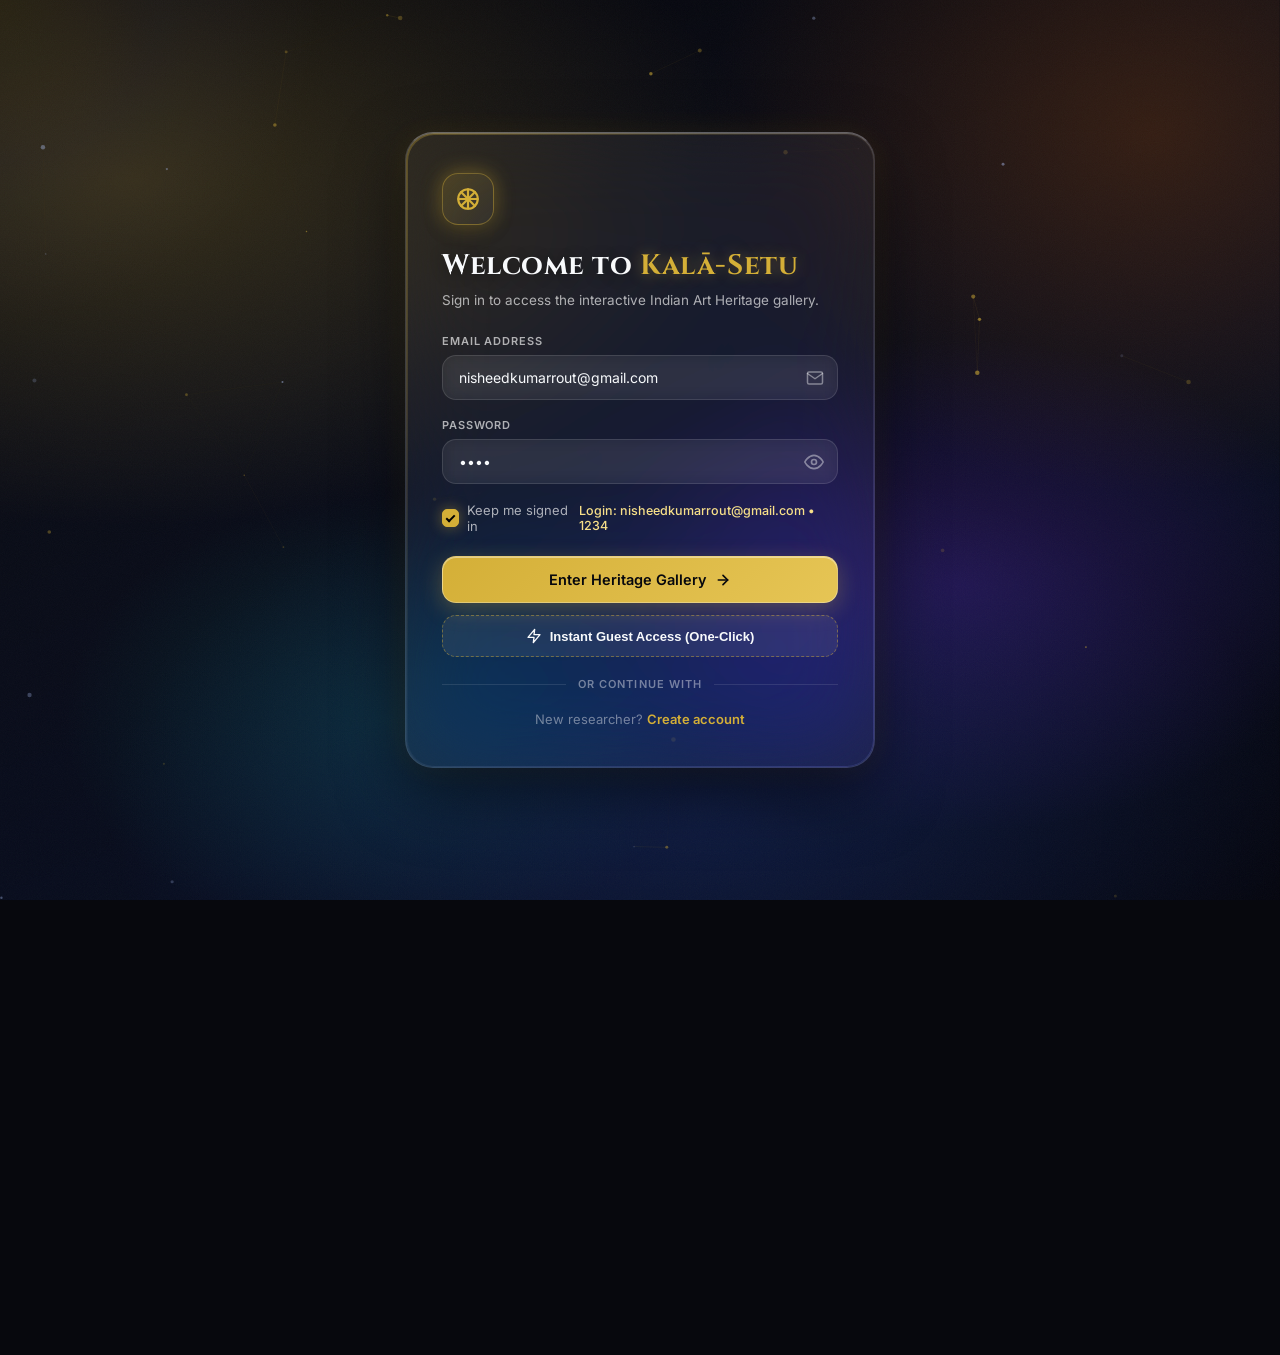
==== index.html @ 43df0da3 "feat: complete interactive Indian Art Heritage portal with 14 canonical artifacts, Liquid Glass auth" ====
<!DOCTYPE html>
<html lang="en">
<head>
    <meta charset="UTF-8">
    <meta name="viewport" content="width=device-width, initial-scale=1.0">
    <title>BHĀRATA KALĀ - Indian Art Heritage Portal</title>
    
    <!-- Google Fonts: Cinzel (Regal Classical) & Inter (Modern UI) -->
    <link rel="preconnect" href="https://fonts.googleapis.com">
    <link rel="preconnect" href="https://fonts.gstatic.com" crossorigin>
    <link href="https://fonts.googleapis.com/css2?family=Cinzel:wght@500;600;700;800;900&family=Inter:wght@300;400;500;600;700&display=swap" rel="stylesheet">
    
    <!-- Leaflet CSS for Activity 2 Map -->
    <link rel="stylesheet" href="https://unpkg.com/leaflet@1.9.4/dist/leaflet.css" crossorigin=""/>
    
    <!-- Custom Unified Stylesheet -->
    <link rel="stylesheet" href="style.css">
</head>
<body>

    <!-- Ambient Visual Effects -->
    <div class="bg-mesh"></div>
    <div class="noise"></div>
    <canvas id="particleCanvas"></canvas>
    <div class="mouse-glow" id="mouseGlow"></div>

    <!-- ====================================================================
         STATE 1: LIQUID GLASS AUTHENTICATION
         ==================================================================== -->
    <main id="authScreen">
        <div class="glass-card" id="glassCard">
            <!-- Heritage Insignia Badge -->
            <div class="star-badge" title="Bhārata Kalā Heritage">
                <svg viewBox="0 0 24 24" fill="none" stroke="currentColor" stroke-width="2" stroke-linecap="round" stroke-linejoin="round">
                    <circle cx="12" cy="12" r="9"></circle>
                    <path d="M12 3v18"></path>
                    <path d="M3 12h18"></path>
                    <path d="m5.6 5.6 12.8 12.8"></path>
                    <path d="m18.4 5.6-12.8 12.8"></path>
                </svg>
            </div>

            <div class="view-container">
                <!-- SIGN IN VIEW -->
                <div class="view view-active" id="loginView">
                    <h1 class="glass-title stagger-in">Welcome to <span class="gold-accent">Kalā-Setu</span></h1>
                    <p class="glass-subtitle stagger-in">Sign in to access the interactive Indian Art Heritage gallery.</p>

                    <!-- Auth Error Notice -->
                    <div id="authError" class="auth-error-notice" style="display:none;" role="alert"></div>

                    <div class="form-group stagger-in">
                        <label class="form-label" for="loginEmail">Email Address</label>
                        <div class="input-wrap">
                            <input type="email" class="form-input" placeholder="nisheedkumarrout@gmail.com" id="loginEmail" autocomplete="email" value="nisheedkumarrout@gmail.com">
                            <svg class="input-icon" viewBox="0 0 24 24" fill="none" stroke="currentColor" stroke-width="2" stroke-linecap="round" stroke-linejoin="round"><path d="M4 4h16c1.1 0 2 .9 2 2v12c0 1.1-.9 2-2 2H4c-1.1 0-2-.9-2-2V6c0-1.1.9-2 2-2z"></path><polyline points="22,6 12,13 2,6"></polyline></svg>
                        </div>
                    </div>

                    <div class="form-group stagger-in">
                        <label class="form-label" for="loginPassword">Password</label>
                        <div class="input-wrap">
                            <input type="password" class="form-input" placeholder="1234" id="loginPassword" autocomplete="current-password" value="1234">
                            <button type="button" class="pw-toggle" data-target="loginPassword" aria-label="Toggle password visibility">
                                <svg viewBox="0 0 24 24" fill="none" stroke="currentColor" stroke-width="2" stroke-linecap="round" stroke-linejoin="round" class="eye-icon"><path d="M1 12s4-8 11-8 11 8 11 8-4 8-11 8-11-8-11-8z"></path><circle cx="12" cy="12" r="3"></circle></svg>
                                <svg viewBox="0 0 24 24" fill="none" stroke="currentColor" stroke-width="2" stroke-linecap="round" stroke-linejoin="round" class="eye-off-icon" style="display:none"><path d="M17.94 17.94A10.07 10.07 0 0 1 12 20c-7 0-11-8-11-8a18.45 18.45 0 0 1 5.06-5.94M9.9 4.24A9.12 9.12 0 0 1 12 4c7 0 11 8 11 8a18.5 18.5 0 0 1-2.16 3.19m-6.72-1.07a3 3 0 1 1-4.24-4.24"></path><line x1="1" y1="1" x2="23" y2="23"></line></svg>
                            </button>
                        </div>
                    </div>

                    <div class="form-row stagger-in">
                        <label class="checkbox-wrap">
                            <input type="checkbox" checked id="keepSignedIn">
                            <span class="checkbox-box"></span>
                            <span class="checkbox-text">Keep me signed in</span>
                        </label>
                        <span class="forgot-link" id="demoHint">Login: nisheedkumarrout@gmail.com &bull; 1234</span>
                    </div>

                    <button class="btn-primary stagger-in" id="signInBtn">
                        <span>Enter Heritage Gallery</span>
                        <svg viewBox="0 0 24 24" fill="none" stroke="currentColor" stroke-width="2.5" stroke-linecap="round" stroke-linejoin="round">
                            <line x1="5" y1="12" x2="19" y2="12"></line>
                            <polyline points="12 5 19 12 12 19"></polyline>
                        </svg>
                    </button>

                    <button class="btn-demo stagger-in" id="instantGuestBtn" title="Instant Access without typing">
                        <svg viewBox="0 0 24 24" width="16" height="16" fill="none" stroke="currentColor" stroke-width="2" stroke-linecap="round" stroke-linejoin="round">
                            <polygon points="13 2 3 14 12 14 11 22 21 10 12 10 13 2"></polygon>
                        </svg>
                        <span>Instant Guest Access (One-Click)</span>
                    </button>

                    <div class="divider stagger-in">or continue with</div>

                    <p class="footer-text stagger-in">New researcher? <a id="toSignup">Create account</a></p>
                </div>

                <!-- SIGN UP VIEW -->
                <div class="view view-hidden" id="signupView">
                    <h1 class="glass-title stagger-in">Join <span class="gold-accent">Kalā-Setu</span></h1>
                    <p class="glass-subtitle stagger-in">Register to discover centuries of classical Indian art.</p>

                    <div class="form-group stagger-in">
                        <label class="form-label" for="signupName">Full Name</label>
                        <div class="input-wrap">
                            <input type="text" class="form-input" placeholder="Nisheed Kumar" id="signupName" autocomplete="name">
                            <svg class="input-icon" viewBox="0 0 24 24" fill="none" stroke="currentColor" stroke-width="2" stroke-linecap="round" stroke-linejoin="round"><path d="M20 21v-2a4 4 0 0 0-4-4H8a4 4 0 0 0-4 4v2"></path><circle cx="12" cy="7" r="4"></circle></svg>
                        </div>
                    </div>

                    <div class="form-group stagger-in">
                        <label class="form-label" for="signupEmail">Email Address</label>
                        <div class="input-wrap">
                            <input type="email" class="form-input" placeholder="student@srm.edu.in" id="signupEmail" autocomplete="email">
                            <svg class="input-icon" viewBox="0 0 24 24" fill="none" stroke="currentColor" stroke-width="2" stroke-linecap="round" stroke-linejoin="round"><path d="M4 4h16c1.1 0 2 .9 2 2v12c0 1.1-.9 2-2 2H4c-1.1 0-2-.9-2-2V6c0-1.1.9-2 2-2z"></path><polyline points="22,6 12,13 2,6"></polyline></svg>
                        </div>
                    </div>

                    <div class="form-group stagger-in">
                        <label class="form-label" for="signupPassword">Create Password</label>
                        <div class="input-wrap">
                            <input type="password" class="form-input" placeholder="At least 6 characters" id="signupPassword" autocomplete="new-password">
                            <button type="button" class="pw-toggle" data-target="signupPassword" aria-label="Toggle password visibility">
                                <svg viewBox="0 0 24 24" fill="none" stroke="currentColor" stroke-width="2" stroke-linecap="round" stroke-linejoin="round" class="eye-icon"><path d="M1 12s4-8 11-8 11 8 11 8-4 8-11 8-11-8-11-8z"></path><circle cx="12" cy="12" r="3"></circle></svg>
                                <svg viewBox="0 0 24 24" fill="none" stroke="currentColor" stroke-width="2" stroke-linecap="round" stroke-linejoin="round" class="eye-off-icon" style="display:none"><path d="M17.94 17.94A10.07 10.07 0 0 1 12 20c-7 0-11-8-11-8a18.45 18.45 0 0 1 5.06-5.94M9.9 4.24A9.12 9.12 0 0 1 12 4c7 0 11 8 11 8a18.5 18.5 0 0 1-2.16 3.19m-6.72-1.07a3 3 0 1 1-4.24-4.24"></path><line x1="1" y1="1" x2="23" y2="23"></line></svg>
                            </button>
                        </div>
                        <div class="pw-strength" id="pwStrength"><div class="pw-strength-bar" id="pwStrengthBar"></div></div>
                    </div>

                    <button class="btn-primary stagger-in" id="signUpBtn">
                        <span>Register & Enter</span>
                        <svg viewBox="0 0 24 24" fill="none" stroke="currentColor" stroke-width="2.5" stroke-linecap="round" stroke-linejoin="round">
                            <line x1="5" y1="12" x2="19" y2="12"></line>
                            <polyline points="12 5 19 12 12 19"></polyline>
                        </svg>
                    </button>

                    <p class="footer-text stagger-in">Already have an account? <a id="toLogin">Sign in</a></p>
                </div>
            </div>
        </div>
    </main>

    <!-- ====================================================================
         STATE 2: LOGGED-IN INDIAN ART HERITAGE PORTAL
         ==================================================================== -->
    <div id="appPortal">
        <!-- Top Navigation Bar -->
        <header class="glass-nav">
            <div class="nav-brand" id="brandHomeBtn">
                <div class="brand-icon">
                    <svg viewBox="0 0 24 24" fill="none" stroke="currentColor" stroke-width="2" stroke-linecap="round" stroke-linejoin="round">
                        <circle cx="12" cy="12" r="9"></circle>
                        <path d="M12 3v18"></path>
                        <path d="M3 12h18"></path>
                        <path d="m5.6 5.6 12.8 12.8"></path>
                        <path d="m18.4 5.6-12.8 12.8"></path>
                    </svg>
                </div>
                <div>
                    <h1 class="brand-title">BHĀRATA KALĀ</h1>
                    <div class="brand-subtitle">Indian Art Heritage Portal &bull; 14 Masterworks</div>
                </div>
            </div>

            <!-- Navigation Tabs -->
            <nav class="nav-tabs" aria-label="Portal Navigation">
                <button class="nav-tab-btn active" data-tab="tab-home" id="tabBtnHome">
                    <svg viewBox="0 0 24 24" fill="none" stroke="currentColor" stroke-width="2" stroke-linecap="round" stroke-linejoin="round"><path d="m3 9 9-7 9 7v11a2 2 0 0 1-2 2H5a2 2 0 0 1-2-2z"></path><polyline points="9 22 9 12 15 12 15 22"></polyline></svg>
                    <span>Overview & Team</span>
                </button>
                <button class="nav-tab-btn" data-tab="tab-timeline" id="tabBtnTimeline">
                    <svg viewBox="0 0 24 24" fill="none" stroke="currentColor" stroke-width="2" stroke-linecap="round" stroke-linejoin="round"><circle cx="12" cy="12" r="10"></circle><polyline points="12 6 12 12 16 14"></polyline></svg>
                    <span>Activity 1: Art Timeline (14)</span>
                </button>
                <button class="nav-tab-btn" data-tab="tab-map" id="tabBtnMap">
                    <svg viewBox="0 0 24 24" fill="none" stroke="currentColor" stroke-width="2" stroke-linecap="round" stroke-linejoin="round"><polygon points="1 6 1 22 8 18 16 22 23 18 23 2 16 6 8 2 1 6"></polygon><line x1="8" y1="2" x2="8" y2="18"></line><line x1="16" y1="6" x2="16" y2="22"></line></svg>
                    <span>Activity 2: Geographic Map (14)</span>
                </button>
            </nav>

            <!-- User Info & Logout -->
            <div class="nav-actions">
                <div class="user-badge">
                    <div class="user-avatar" id="avatarInitial">N</div>
                    <span class="user-name" id="userNameDisplay">Nisheed Kumar Rout</span>
                </div>
                <button class="btn-logout" id="logoutBtn" title="Sign out of portal">
                    <svg viewBox="0 0 24 24" width="16" height="16" fill="none" stroke="currentColor" stroke-width="2" stroke-linecap="round" stroke-linejoin="round">
                        <path d="M9 21H5a2 2 0 0 1-2-2V5a2 2 0 0 1 2-2h4"></path>
                        <polyline points="16 17 21 12 16 7"></polyline>
                        <line x1="21" y1="12" x2="9" y2="12"></line>
                    </svg>
                    <span>Sign Out</span>
                </button>
            </div>
        </header>

        <!-- ================================================================
             VIEW 1: LANDING PAGE & "MADE BY" TEAM SHOWCASE
             ================================================================ -->
        <section class="tab-content active" id="tab-home">
            <div class="hero-section">
                <div class="hero-pill">
                    <svg viewBox="0 0 24 24" width="14" height="14" fill="none" stroke="currentColor" stroke-width="2"><circle cx="12" cy="12" r="10"></circle><polygon points="12 8 8 12 12 16 16 12 12 8"></polygon></svg>
                    Expanded Gallery &bull; 14 Historical Masterpieces
                </div>
                <h2 class="hero-title">Chronicles of Indian Art</h2>
                <p class="hero-description">
                    Welcome to the comprehensive digital museum celebrating 4,500 years of artistic genius across India — from prehistoric Harappan metallurgy and Mauryan polished sandstone to Gupta frescoes, Pallava coastal reliefs, Ellora monoliths, Chola bronzes, Khajuraho nagara temples, Konark stone chariots, Vijayanagara architecture, Thanjavur gold foil icons, and Mughal & Rajput court miniatures.
                </p>

                <!-- Direct Activity Launchers -->
                <div class="launch-grid">
                    <div class="launch-card" id="launchActivity1">
                        <div>
                            <span class="launch-badge">Activity 1 &bull; 14 Artworks</span>
                            <h3>Historical Art Timeline</h3>
                            <p>Explore an interactive chronological journey across 5 seminal artistic epochs (2500 BCE to 18th C. CE) with high-definition replicas, material insights, and historical context.</p>
                        </div>
                        <div class="launch-action">
                            <span>Explore Timeline (14 Items)</span>
                            <svg viewBox="0 0 24 24" fill="none" stroke="currentColor" stroke-width="2.5"><line x1="5" y1="12" x2="19" y2="12"></line><polyline points="12 5 19 12 12 19"></polyline></svg>
                        </div>
                    </div>

                    <div class="launch-card" id="launchActivity2">
                        <div>
                            <span class="launch-badge">Activity 2 &bull; 14 Locations</span>
                            <h3>Geographic Origin Map</h3>
                            <p>Navigate a geospatial dark canvas map of India pinpointing 14 masterwork origins from Mohenjo-Daro, Sarnath, and Sanchi to Ajanta, Ellora, Konark, Thanjavur, and Kishangarh.</p>
                        </div>
                        <div class="launch-action">
                            <span>Launch Geographic Map</span>
                            <svg viewBox="0 0 24 24" fill="none" stroke="currentColor" stroke-width="2.5"><line x1="5" y1="12" x2="19" y2="12"></line><polyline points="12 5 19 12 12 19"></polyline></svg>
                        </div>
                    </div>
                </div>
            </div>

            <!-- Project Contributors / Made By Section -->
            <section class="team-section">
                <div class="section-header">
                    <h2>Project Developed By</h2>
                    <p>Academic contributors behind the design, curation, and implementation of this portal</p>
                </div>

                <div class="team-grid">
                    <!-- Contributor 1 -->
                    <div class="team-card">
                        <div class="team-avatar">
                            <svg viewBox="0 0 24 24" fill="none" stroke="currentColor" stroke-width="2"><path d="M20 21v-2a4 4 0 0 0-4-4H8a4 4 0 0 0-4 4v2"></path><circle cx="12" cy="7" r="4"></circle></svg>
                        </div>
                        <div class="team-info">
                            <h4>Nisheed Kumar Rout</h4>
                            <span class="team-reg">RA2411003011822</span>
                        </div>
                    </div>

                    <!-- Contributor 2 -->
                    <div class="team-card">
                        <div class="team-avatar">
                            <svg viewBox="0 0 24 24" fill="none" stroke="currentColor" stroke-width="2"><path d="M20 21v-2a4 4 0 0 0-4-4H8a4 4 0 0 0-4 4v2"></path><circle cx="12" cy="7" r="4"></circle></svg>
                        </div>
                        <div class="team-info">
                            <h4>Rudra Prakash Swain</h4>
                            <span class="team-reg">RA2411003011778</span>
                        </div>
                    </div>

                    <!-- Contributor 3 -->
                    <div class="team-card">
                        <div class="team-avatar">
                            <svg viewBox="0 0 24 24" fill="none" stroke="currentColor" stroke-width="2"><path d="M20 21v-2a4 4 0 0 0-4-4H8a4 4 0 0 0-4 4v2"></path><circle cx="12" cy="7" r="4"></circle></svg>
                        </div>
                        <div class="team-info">
                            <h4>Abhinav Singh</h4>
                            <span class="team-reg">RA2411003011820</span>
                        </div>
                    </div>

                    <!-- Contributor 4 -->
                    <div class="team-card">
                        <div class="team-avatar">
                            <svg viewBox="0 0 24 24" fill="none" stroke="currentColor" stroke-width="2"><path d="M20 21v-2a4 4 0 0 0-4-4H8a4 4 0 0 0-4 4v2"></path><circle cx="12" cy="7" r="4"></circle></svg>
                        </div>
                        <div class="team-info">
                            <h4>Krishan Kumar</h4>
                            <span class="team-reg">RA2411003011812</span>
                        </div>
                    </div>

                    <!-- Contributor 5 -->
                    <div class="team-card">
                        <div class="team-avatar">
                            <svg viewBox="0 0 24 24" fill="none" stroke="currentColor" stroke-width="2"><path d="M20 21v-2a4 4 0 0 0-4-4H8a4 4 0 0 0-4 4v2"></path><circle cx="12" cy="7" r="4"></circle></svg>
                        </div>
                        <div class="team-info">
                            <h4>Samanth</h4>
                            <span class="team-reg">RA2411003011790</span>
                        </div>
                    </div>
                </div>
            </section>

            <footer class="app-footer">
                <p>BHĀRATA KALĀ &bull; Academic Project Submission &bull; Designed with <strong>Liquid Glass Aesthetics</strong></p>
            </footer>
        </section>

        <!-- ================================================================
             VIEW 2: ACTIVITY 1 - INDIAN ART HISTORY TIMELINE
             ================================================================ -->
        <section class="tab-content" id="tab-timeline">
            <div class="timeline-header">
                <h2>Timeline of Indian Art</h2>
                <p>Chronological gallery of 14 monumental artifacts across four millennia</p>
            </div>

            <!-- Era Filter Pills -->
            <div class="filter-bar" id="timelineFilterBar">
                <button class="filter-btn active" data-filter="all">All Masterworks (14)</button>
                <button class="filter-btn" data-filter="ancient">Indus Valley (2500 BCE)</button>
                <button class="filter-btn" data-filter="mauryan">Mauryan & Early Buddhist (3rd–1st C. BCE)</button>
                <button class="filter-btn" data-filter="classical">Classical Golden Age (5th–8th C. CE)</button>
                <button class="filter-btn" data-filter="medieval">Medieval Temple Marvels (10th–13th C. CE)</button>
                <button class="filter-btn" data-filter="imperial">Imperial & Court Art (15th–18th C. CE)</button>
            </div>

            <!-- Vertical Timeline Container -->
            <div class="timeline-container" id="timelineList">
                <!-- Dynamically populated by app.js -->
            </div>

            <footer class="app-footer">
                <p>Activity 1 &bull; Indian Art History Timeline &bull; Click any artifact card to inspect replica details</p>
            </footer>
        </section>

        <!-- ================================================================
             VIEW 3: ACTIVITY 2 - GEOGRAPHIC ART MAP (LEAFLET)
             ================================================================ -->
        <section class="tab-content" id="tab-map">
            <div class="map-view-container">
                <!-- Overlay title -->
                <div class="map-header-overlay">
                    <h2>Indian Art Map</h2>
                    <p>Geographic origins of 14 historical masterpieces across the Indian subcontinent</p>
                </div>

                <!-- Quick Location Fly-to Pills -->
                <div class="map-pills-bar" id="mapQuickPills">
                    <button class="map-pill-btn active" data-place="all">Reset View</button>
                    <button class="map-pill-btn" data-place="indus">Mohenjo-Daro</button>
                    <button class="map-pill-btn" data-place="yakshi">Patna</button>
                    <button class="map-pill-btn" data-place="maurya">Sarnath</button>
                    <button class="map-pill-btn" data-place="sanchi">Sanchi</button>
                    <button class="map-pill-btn" data-place="ajanta">Ajanta</button>
                    <button class="map-pill-btn" data-place="mahabalipuram">Mamallapuram</button>
                    <button class="map-pill-btn" data-place="ellora">Ellora</button>
                    <button class="map-pill-btn" data-place="khajuraho">Khajuraho</button>
                    <button class="map-pill-btn" data-place="chola">Thanjavur</button>
                    <button class="map-pill-btn" data-place="konark">Konark</button>
                    <button class="map-pill-btn" data-place="hampi">Hampi</button>
                    <button class="map-pill-btn" data-place="mughal">Agra</button>
                    <button class="map-pill-btn" data-place="bani-thani">Kishangarh</button>
                </div>

                <!-- The Leaflet Map Canvas -->
                <div id="map"></div>

                <!-- Sliding Glass Sidebar Inspector -->
                <aside id="mapSidebar" class="map-sidebar hidden" aria-label="Artifact Information">
                    <button id="closeMapSidebar" class="close-sidebar-btn" aria-label="Close sidebar">&times;</button>
                    <div class="map-sidebar-content">
                        <!-- Sidebar Navigation Controls -->
                        <div class="gallery-nav-bar">
                            <button class="gallery-nav-btn" id="sidebarPrevBtn" title="Previous Artifact">&larr; Prev</button>
                            <span class="gallery-counter" id="sidebarCounter">1 / 14</span>
                            <button class="gallery-nav-btn" id="sidebarNextBtn" title="Next Artifact">Next &rarr;</button>
                        </div>

                        <img id="mapArtImg" src="" alt="Artwork">
                        <h3 id="mapArtTitle">Title</h3>
                        <div id="mapArtPlace">Location</div>
                        <div id="mapArtDate">Date</div>
                        <div id="mapArtPeriod">Period</div>
                        <div id="mapArtMedium" class="artifact-medium-tag">Medium</div>
                        <div class="sidebar-divider"></div>
                        <div id="mapArtDesc">Description</div>
                        <button class="btn-bridge" id="sidebarToTimelineBtn">
                            <svg viewBox="0 0 24 24" width="16" height="16" fill="none" stroke="currentColor" stroke-width="2"><circle cx="12" cy="12" r="10"></circle><polyline points="12 6 12 12 16 14"></polyline></svg>
                            <span>Inspect in Art Timeline</span>
                        </button>
                    </div>
                </aside>
            </div>
        </section>
    </div>

    <!-- ====================================================================
         TIMELINE ARTIFACT INSPECT MODAL
         ==================================================================== -->
    <div id="artifactModal" class="modal" role="dialog" aria-modal="true" aria-labelledby="modalTitle">
        <div class="modal-content">
            <div class="modal-header">
                <div>
                    <h2 id="modalTitle">Artifact Details</h2>
                    <span class="modal-subtitle" id="modalPeriodSubtitle">Period &bull; Location</span>
                </div>
                <div class="modal-header-actions">
                    <button class="gallery-nav-btn" id="modalPrevBtn" title="Previous Masterpiece">&larr;</button>
                    <span class="gallery-counter" id="modalCounter">1 / 14</span>
                    <button class="gallery-nav-btn" id="modalNextBtn" title="Next Masterpiece">&rarr;</button>
                    <button class="close-modal" id="closeModalBtn" aria-label="Close modal">&times;</button>
                </div>
            </div>
            <div class="modal-body">
                <div class="artifact-image-box">
                    <img id="modalImage" class="artifact-img" src="" alt="Artifact Replica">
                </div>
                <div class="modal-info-box">
                    <div id="modalDescription"></div>
                    <button class="btn-bridge" id="modalToMapBtn">
                        <svg viewBox="0 0 24 24" width="16" height="16" fill="none" stroke="currentColor" stroke-width="2"><polygon points="1 6 1 22 8 18 16 22 23 18 23 2 16 6 8 2 1 6"></polygon></svg>
                        <span>Locate on Geographic Map</span>
                    </button>
                </div>
            </div>
        </div>
    </div>

    <!-- Leaflet JS Library -->
    <script src="https://unpkg.com/leaflet@1.9.4/dist/leaflet.js" crossorigin=""></script>
    
    <!-- Application Logic -->
    <script src="app.js"></script>
</body>
</html>
---- style.css ----
/* ==========================================================================
   BHĀRATA KALĀ - INDIAN ART HERITAGE PORTAL
   Design System & Styling
   ========================================================================== */

/* ── Reset & Global Variables ── */
*, *::before, *::after {
    margin: 0;
    padding: 0;
    box-sizing: border-box;
}

:root {
    /* Royal Indian Art Palette */
    --gold: #d4af37;
    --gold-light: #f7e089;
    --gold-hover: #f1cf5b;
    --gold-glow: rgba(212, 175, 55, 0.45);
    --gold-subtle: rgba(212, 175, 55, 0.15);
    
    /* Cosmic Dark & Glass Surfaces */
    --bg-dark: #07080d;
    --bg-card: rgba(18, 21, 28, 0.65);
    --glass-bg: rgba(255, 255, 255, 0.05);
    --glass-bg-hover: rgba(255, 255, 255, 0.09);
    --glass-border: rgba(255, 255, 255, 0.12);
    --glass-border-strong: rgba(212, 175, 55, 0.4);
    --glass-panel: rgba(14, 17, 23, 0.92);
    
    /* Typography Colors */
    --text: #f8fafc;
    --text-main: #e2e8f0;
    --text-dim: rgba(255, 255, 255, 0.65);
    --text-dimmer: rgba(255, 255, 255, 0.42);
    --input-bg: rgba(255, 255, 255, 0.05);
    
    /* Feedback */
    --error: #f87171;
    --success: #34d399;
    --accent: #6366f1;
    
    /* Animations */
    --easing: cubic-bezier(0.22, 1, 0.36, 1);
    --easing-bounce: cubic-bezier(0.34, 1.56, 0.64, 1);
}

html {
    scroll-behavior: smooth;
}

html, body {
    width: 100%;
    min-height: 100vh;
    font-family: 'Inter', sans-serif;
    background-color: var(--bg-dark);
    color: var(--text-main);
    overflow-x: hidden;
}

h1, h2, h3, h4, .cinzel-font {
    font-family: 'Cinzel', serif;
    letter-spacing: 0.05em;
}

/* ── Dynamic Background Mesh ── */
.bg-mesh {
    position: fixed;
    inset: 0;
    z-index: 0;
    background:
        radial-gradient(ellipse 90% 70% at 10% 20%, rgba(212, 175, 55, 0.22) 0%, transparent 55%),
        radial-gradient(ellipse 70% 80% at 90% 15%, rgba(180, 83, 9, 0.25) 0%, transparent 50%),
        radial-gradient(ellipse 85% 70% at 55% 90%, rgba(30, 58, 138, 0.35) 0%, transparent 55%),
        radial-gradient(ellipse 60% 55% at 75% 65%, rgba(109, 40, 217, 0.25) 0%, transparent 50%),
        radial-gradient(ellipse 50% 50% at 30% 80%, rgba(13, 148, 136, 0.20) 0%, transparent 50%),
        linear-gradient(160deg, #05050a 0%, #0a0c16 35%, #080d1e 70%, #05060f 100%);
    background-position: var(--bg-x, 50%) var(--bg-y, 50%);
    animation: meshShift 22s ease-in-out infinite alternate;
    will-change: transform, filter;
    pointer-events: none;
}

@keyframes meshShift {
    0% { filter: hue-rotate(0deg) saturate(1); transform: scale(1); }
    50% { filter: hue-rotate(15deg) saturate(1.1); transform: scale(1.03) translate(-1%, 1%); }
    100% { filter: hue-rotate(-10deg) saturate(0.95); transform: scale(1); }
}

/* Subtle Film Noise Overlay */
.noise {
    position: fixed;
    inset: 0;
    z-index: 1;
    pointer-events: none;
    opacity: 0.035;
    background-image: url("data:image/svg+xml,%3Csvg viewBox='0 0 256 256' xmlns='http://www.w3.org/2000/svg'%3E%3Cfilter id='n'%3E%3CfeTurbulence type='fractalNoise' baseFrequency='0.85' numOctaves='4' stitchTiles='stitch'/%3E%3C/filter%3E%3Crect width='100%25' height='100%25' filter='url(%23n)'/%3E%3C/svg%3E");
    background-repeat: repeat;
    background-size: 200px 200px;
}

/* Canvas Constellation Particles */
#particleCanvas {
    position: fixed;
    inset: 0;
    z-index: 2;
    pointer-events: none;
}

/* Mouse Glow Aura */
.mouse-glow {
    position: fixed;
    width: 650px;
    height: 650px;
    border-radius: 50%;
    pointer-events: none;
    z-index: 3;
    background: radial-gradient(circle, rgba(212, 175, 55, 0.08) 0%, rgba(99, 102, 241, 0.04) 35%, transparent 70%);
    transform: translate(-50%, -50%);
    transition: opacity 0.3s ease;
    mix-blend-mode: screen;
    will-change: left, top;
}

/* ==========================================================================
   STATE 1: LIQUID GLASS AUTH SCREEN
   ========================================================================== */
#authScreen {
    position: fixed;
    inset: 0;
    z-index: 50;
    display: flex;
    align-items: center;
    justify-content: center;
    padding: 30px 20px;
    overflow-y: auto;
    transition: opacity 0.6s var(--easing), transform 0.6s var(--easing), visibility 0.6s;
}

#authScreen.hidden {
    opacity: 0;
    transform: scale(0.96) translateY(-20px);
    pointer-events: none;
    visibility: hidden;
}

.glass-card {
    position: relative;
    z-index: 10;
    width: 470px;
    max-width: 95vw;
    margin: auto;
    padding: 40px 36px;
    border-radius: 28px;
    background: var(--glass-bg);
    backdrop-filter: blur(48px) saturate(180%);
    -webkit-backdrop-filter: blur(48px) saturate(180%);
    border: 1px solid var(--glass-border);
    border-top: 1px solid rgba(255, 255, 255, 0.3);
    box-shadow:
        0 25px 65px rgba(0, 0, 0, 0.5),
        0 0 0 1px rgba(255, 255, 255, 0.05) inset,
        inset 0 1px 0 rgba(255, 255, 255, 0.2),
        0 0 30px rgba(212, 175, 55, 0.1);
    transform-style: preserve-3d;
    transition: transform 0.15s ease-out, box-shadow 0.4s var(--easing);
}

.glass-card::before {
    content: '';
    position: absolute;
    inset: 0;
    border-radius: 28px;
    padding: 1.5px;
    background: linear-gradient(135deg, rgba(212, 175, 55, 0.5) 0%, rgba(255, 255, 255, 0.05) 50%, rgba(99, 102, 241, 0.3) 100%);
    -webkit-mask: linear-gradient(#fff 0 0) content-box, linear-gradient(#fff 0 0);
    -webkit-mask-composite: xor;
    mask-composite: exclude;
    pointer-events: none;
    opacity: 0.6;
}

.star-badge {
    width: 52px;
    height: 52px;
    border-radius: 16px;
    background: linear-gradient(135deg, rgba(212, 175, 55, 0.2) 0%, rgba(255, 255, 255, 0.05) 100%);
    border: 1px solid rgba(212, 175, 55, 0.4);
    display: flex;
    align-items: center;
    justify-content: center;
    margin-bottom: 22px;
    box-shadow: 0 6px 20px rgba(0, 0, 0, 0.2), 0 0 20px var(--gold-glow);
    transition: all 0.4s var(--easing);
    cursor: default;
}

.star-badge:hover {
    transform: scale(1.1) rotate(12deg);
    border-color: var(--gold);
    box-shadow: 0 8px 30px rgba(212, 175, 55, 0.5);
}

.star-badge svg {
    width: 26px;
    height: 26px;
    color: var(--gold);
}

.glass-title {
    font-size: 28px;
    font-weight: 700;
    color: var(--text);
    margin: 0 0 6px 0;
    letter-spacing: 0.02em;
    text-shadow: 0 2px 14px rgba(0,0,0,0.4);
}

.glass-title .gold-accent {
    color: var(--gold);
    text-shadow: 0 0 15px var(--gold-glow);
}

.glass-subtitle {
    font-size: 13.5px;
    color: var(--text-dim);
    margin: 0 0 24px 0;
    line-height: 1.5;
}

/* Form Views (Bug-free non-clipping container) */
.view-container {
    position: relative;
    overflow: visible;
    width: 100%;
}

.view {
    position: relative;
    width: 100%;
    transition: opacity 0.35s ease;
}

.view-hidden {
    display: none !important;
    opacity: 0;
    pointer-events: none;
}

.view-active {
    display: block !important;
    opacity: 1;
    animation: fadeInView 0.35s var(--easing);
}

/* Stagger animations */
.view-active .stagger-in {
    opacity: 1;
    transform: translateY(0);
    transition: opacity 0.35s var(--easing), transform 0.4s var(--easing);
}

.view-hidden .stagger-in {
    opacity: 0;
    transform: translateY(12px);
}

/* Input Elements */
.form-group {
    margin-bottom: 18px;
    position: relative;
}

.form-label {
    display: block;
    font-size: 11px;
    font-weight: 600;
    color: var(--text-dim);
    text-transform: uppercase;
    letter-spacing: 0.08em;
    margin-bottom: 7px;
    transition: color 0.3s ease;
}

.form-group:focus-within .form-label {
    color: var(--gold);
}

.input-wrap {
    position: relative;
}

.form-input {
    width: 100%;
    padding: 13px 42px 13px 16px;
    font-size: 14px;
    font-family: 'Inter', sans-serif;
    color: var(--text);
    background: var(--input-bg);
    border: 1px solid rgba(255, 255, 255, 0.12);
    border-radius: 14px;
    outline: none;
    transition: all 0.35s var(--easing);
    backdrop-filter: blur(8px);
}

.form-input::placeholder {
    color: rgba(255, 255, 255, 0.3);
}

.form-input:focus {
    background: rgba(255, 255, 255, 0.08);
    border-color: var(--gold);
    box-shadow: 0 0 0 4px rgba(212, 175, 55, 0.15), 0 0 20px rgba(212, 175, 55, 0.1);
    transform: translateY(-1px);
}

.form-input.error {
    border-color: var(--error);
    box-shadow: 0 0 0 4px rgba(248, 113, 113, 0.15);
}

.form-input.success {
    border-color: var(--success);
    box-shadow: 0 0 0 4px rgba(52, 211, 153, 0.15);
}

.input-icon {
    position: absolute;
    right: 14px;
    top: 50%;
    transform: translateY(-50%);
    width: 18px;
    height: 18px;
    color: var(--text-dimmer);
    opacity: 0;
    transition: opacity 0.3s ease, color 0.3s ease;
    pointer-events: none;
}

.form-input:not(:placeholder-shown) + .input-icon { opacity: 1; }
.form-input.error ~ .input-icon { color: var(--error); opacity: 1; }
.form-input.success ~ .input-icon { color: var(--success); opacity: 1; }

.pw-toggle {
    position: absolute;
    right: 14px;
    top: 50%;
    transform: translateY(-50%);
    width: 20px;
    height: 20px;
    cursor: pointer;
    color: var(--text-dimmer);
    background: none;
    border: none;
    padding: 0;
    display: flex;
    align-items: center;
    justify-content: center;
    transition: color 0.3s ease;
    z-index: 2;
}

.pw-toggle:hover { color: var(--text); }

.pw-strength {
    height: 3px;
    border-radius: 3px;
    margin-top: 8px;
    background: rgba(255, 255, 255, 0.08);
    overflow: hidden;
    opacity: 0;
    transition: opacity 0.3s ease;
}

.pw-strength.visible { opacity: 1; }
.pw-strength-bar {
    height: 100%;
    width: 0%;
    border-radius: 3px;
    transition: width 0.4s var(--easing), background 0.4s ease;
}

/* Form Checkbox & Row */
.form-row {
    display: flex;
    align-items: center;
    justify-content: space-between;
    margin-bottom: 22px;
}

.checkbox-wrap {
    display: flex;
    align-items: center;
    gap: 8px;
    cursor: pointer;
    user-select: none;
}

.checkbox-wrap input { display: none; }

.checkbox-box {
    width: 18px;
    height: 18px;
    border-radius: 5px;
    border: 1.5px solid rgba(255, 255, 255, 0.28);
    background: rgba(255, 255, 255, 0.04);
    display: flex;
    align-items: center;
    justify-content: center;
    transition: all 0.25s var(--easing);
}

.checkbox-wrap:hover .checkbox-box {
    border-color: var(--gold);
    background: rgba(212, 175, 55, 0.1);
}

.checkbox-wrap input:checked + .checkbox-box {
    background: var(--gold);
    border-color: var(--gold);
    box-shadow: 0 0 14px var(--gold-glow);
}

.checkbox-wrap input:checked + .checkbox-box::after {
    content: '';
    width: 5px;
    height: 9px;
    border: solid #000;
    border-width: 0 2px 2px 0;
    transform: rotate(45deg);
    margin-top: -2px;
}

.checkbox-text { font-size: 13px; color: var(--text-dim); }

.forgot-link {
    font-size: 12.5px;
    color: var(--gold-light);
    text-decoration: none;
    font-weight: 500;
}

/* Primary Button */
.btn-primary {
    width: 100%;
    padding: 14px 20px;
    font-size: 14.5px;
    font-weight: 600;
    font-family: 'Inter', sans-serif;
    color: #07080d;
    background: linear-gradient(135deg, var(--gold) 0%, #e6c555 100%);
    border: 1px solid rgba(255, 255, 255, 0.3);
    border-radius: 14px;
    cursor: pointer;
    display: flex;
    align-items: center;
    justify-content: center;
    gap: 8px;
    position: relative;
    overflow: hidden;
    transition: all 0.35s var(--easing);
    box-shadow: 0 6px 22px rgba(212, 175, 55, 0.3), inset 0 1px 0 rgba(255, 255, 255, 0.4);
}

.btn-primary:hover {
    transform: translateY(-2px);
    background: linear-gradient(135deg, var(--gold-hover) 0%, #ffd966 100%);
    box-shadow: 0 10px 32px rgba(212, 175, 55, 0.45);
}

.btn-primary:active { transform: translateY(0) scale(0.98); }
.btn-primary:disabled { opacity: 0.65; cursor: not-allowed; transform: none; }
.btn-primary svg { width: 16px; height: 16px; transition: transform 0.35s var(--easing); }
.btn-primary:hover svg { transform: translateX(3px); }

/* Quick Guest / Demo Access Button */
.btn-demo {
    width: 100%;
    margin-top: 12px;
    padding: 12px 18px;
    font-size: 13px;
    font-weight: 600;
    color: var(--text);
    background: rgba(255, 255, 255, 0.07);
    border: 1px dashed rgba(212, 175, 55, 0.45);
    border-radius: 14px;
    cursor: pointer;
    display: flex;
    align-items: center;
    justify-content: center;
    gap: 8px;
    transition: all 0.3s var(--easing);
}

.btn-demo:hover {
    background: rgba(212, 175, 55, 0.15);
    border-color: var(--gold);
    color: var(--gold-light);
    transform: translateY(-2px);
    box-shadow: 0 4px 18px rgba(212, 175, 55, 0.2);
}

/* Divider */
.divider {
    display: flex;
    align-items: center;
    gap: 12px;
    margin: 20px 0;
    color: var(--text-dimmer);
    font-size: 11px;
    font-weight: 600;
    text-transform: uppercase;
    letter-spacing: 0.1em;
}

.divider::before, .divider::after {
    content: '';
    flex: 1;
    height: 1px;
    background: rgba(255, 255, 255, 0.1);
}

/* Ripple */
.ripple {
    position: absolute;
    border-radius: 50%;
    background: rgba(255, 255, 255, 0.35);
    transform: scale(0);
    pointer-events: none;
    animation: rippleAnim 0.6s ease-out forwards;
}

@keyframes rippleAnim {
    to { transform: scale(4); opacity: 0; }
}

/* Shake Animation */
.shake { animation: shake 0.45s var(--easing); }
@keyframes shake {
    0%, 100% { transform: translateX(0); }
    20% { transform: translateX(-8px); }
    40% { transform: translateX(8px); }
    60% { transform: translateX(-4px); }
    80% { transform: translateX(4px); }
}

/* Auth Feedback Notice */
.auth-error-notice {
    background: rgba(220, 38, 38, 0.16);
    border: 1px solid rgba(248, 113, 113, 0.45);
    color: #fecaca;
    font-size: 12px;
    line-height: 1.45;
    padding: 10px 14px;
    border-radius: 12px;
    margin-bottom: 16px;
    text-align: center;
    backdrop-filter: blur(8px);
    box-shadow: 0 4px 16px rgba(220, 38, 38, 0.2);
}

.auth-error-notice code {
    background: rgba(0, 0, 0, 0.4);
    padding: 2px 6px;
    border-radius: 4px;
    color: #fef08a;
    font-family: monospace;
    font-size: 11.5px;
}

/* Spinner Animation */
.auth-spinner {
    display: inline-block;
    width: 16px;
    height: 16px;
    border: 2px solid rgba(0, 0, 0, 0.3);
    border-top-color: #000;
    border-radius: 50%;
    animation: spin 0.7s linear infinite;
}

@keyframes spin {
    to { transform: rotate(360deg); }
}

.footer-text {
    text-align: center;
    font-size: 13px;
    color: var(--text-dimmer);
    margin-top: 18px;
}

.footer-text a {
    color: var(--gold);
    text-decoration: none;
    font-weight: 600;
    cursor: pointer;
}
.footer-text a:hover { text-decoration: underline; }

/* ==========================================================================
   STATE 2: LOGGED-IN MAIN APPLICATION PORTAL
   ========================================================================== */
#appPortal {
    position: relative;
    z-index: 10;
    min-height: 100vh;
    display: flex;
    flex-direction: column;
    opacity: 0;
    visibility: hidden;
    transition: opacity 0.6s var(--easing), visibility 0.6s;
}

#appPortal.active {
    opacity: 1;
    visibility: visible;
}

/* ── Top Navigation Bar ── */
.glass-nav {
    position: sticky;
    top: 0;
    left: 0;
    width: 100%;
    z-index: 100;
    display: flex;
    align-items: center;
    justify-content: space-between;
    padding: 16px 36px;
    background: rgba(10, 12, 18, 0.78);
    backdrop-filter: blur(28px) saturate(180%);
    -webkit-backdrop-filter: blur(28px) saturate(180%);
    border-bottom: 1px solid rgba(212, 175, 55, 0.2);
    box-shadow: 0 10px 30px rgba(0, 0, 0, 0.35);
}

.nav-brand {
    display: flex;
    align-items: center;
    gap: 14px;
    cursor: pointer;
}

.brand-icon {
    width: 38px;
    height: 38px;
    border-radius: 12px;
    background: linear-gradient(135deg, rgba(212, 175, 55, 0.25) 0%, rgba(255, 255, 255, 0.05) 100%);
    border: 1px solid var(--gold);
    display: flex;
    align-items: center;
    justify-content: center;
    box-shadow: 0 0 15px var(--gold-glow);
}

.brand-icon svg {
    width: 20px;
    height: 20px;
    color: var(--gold);
}

.brand-title {
    font-size: 19px;
    font-weight: 700;
    color: var(--gold);
    letter-spacing: 0.05em;
    line-height: 1.2;
}

.brand-subtitle {
    font-size: 10.5px;
    color: var(--text-dim);
    text-transform: uppercase;
    letter-spacing: 0.12em;
}

/* Navigation Tabs */
.nav-tabs {
    display: flex;
    align-items: center;
    gap: 6px;
    background: rgba(255, 255, 255, 0.04);
    padding: 5px;
    border-radius: 16px;
    border: 1px solid rgba(255, 255, 255, 0.08);
}

.nav-tab-btn {
    padding: 10px 18px;
    font-size: 13px;
    font-weight: 500;
    font-family: 'Inter', sans-serif;
    color: var(--text-dim);
    background: transparent;
    border: none;
    border-radius: 12px;
    cursor: pointer;
    display: flex;
    align-items: center;
    gap: 8px;
    transition: all 0.3s var(--easing);
}

.nav-tab-btn svg {
    width: 16px;
    height: 16px;
    opacity: 0.7;
    transition: opacity 0.3s;
}

.nav-tab-btn:hover {
    color: var(--text);
    background: rgba(255, 255, 255, 0.06);
}

.nav-tab-btn.active {
    color: #07080d;
    background: linear-gradient(135deg, var(--gold) 0%, #e6c555 100%);
    font-weight: 600;
    box-shadow: 0 4px 16px var(--gold-glow);
}

.nav-tab-btn.active svg {
    color: #07080d;
    opacity: 1;
}

/* Nav Actions (User Info & Logout) */
.nav-actions {
    display: flex;
    align-items: center;
    gap: 16px;
}

.user-badge {
    display: flex;
    align-items: center;
    gap: 10px;
    padding: 7px 14px;
    background: rgba(255, 255, 255, 0.05);
    border: 1px solid rgba(255, 255, 255, 0.1);
    border-radius: 24px;
}

.user-avatar {
    width: 26px;
    height: 26px;
    border-radius: 50%;
    background: linear-gradient(135deg, var(--gold) 0%, #ff8c00 100%);
    display: flex;
    align-items: center;
    justify-content: center;
    font-size: 12px;
    font-weight: 700;
    color: #000;
}

.user-name {
    font-size: 12.5px;
    font-weight: 500;
    color: var(--text);
}

.btn-logout {
    padding: 8px 16px;
    font-size: 12.5px;
    font-weight: 600;
    font-family: 'Inter', sans-serif;
    color: var(--text-dim);
    background: rgba(255, 255, 255, 0.04);
    border: 1px solid rgba(255, 255, 255, 0.12);
    border-radius: 12px;
    cursor: pointer;
    display: flex;
    align-items: center;
    gap: 6px;
    transition: all 0.3s ease;
}

.btn-logout:hover {
    color: var(--error);
    border-color: rgba(248, 113, 113, 0.4);
    background: rgba(248, 113, 113, 0.1);
}

/* ── Content View Panels ── */
.tab-content {
    display: none;
    flex: 1;
    animation: fadeInView 0.5s var(--easing) forwards;
}

.tab-content.active {
    display: block;
}

@keyframes fadeInView {
    from { opacity: 0; transform: translateY(12px); }
    to { opacity: 1; transform: translateY(0); }
}

/* ==========================================================================
   VIEW 1: LANDING PAGE & "MADE BY" CONTRIBUTORS
   ========================================================================== */
.hero-section {
    padding: 60px 24px 40px;
    text-align: center;
    max-width: 1050px;
    margin: 0 auto;
}

.hero-pill {
    display: inline-flex;
    align-items: center;
    gap: 8px;
    padding: 6px 18px;
    border-radius: 30px;
    background: rgba(212, 175, 55, 0.1);
    border: 1px solid rgba(212, 175, 55, 0.3);
    color: var(--gold-light);
    font-size: 12.5px;
    font-weight: 600;
    letter-spacing: 0.08em;
    text-transform: uppercase;
    margin-bottom: 20px;
    box-shadow: 0 0 15px rgba(212, 175, 55, 0.15);
}

.hero-title {
    font-size: 3.2rem;
    color: var(--gold);
    margin-bottom: 16px;
    text-shadow: 0 0 30px var(--gold-glow);
    line-height: 1.15;
}

.hero-description {
    font-size: 1.12rem;
    color: var(--text-dim);
    line-height: 1.75;
    max-width: 820px;
    margin: 0 auto 36px;
    font-weight: 300;
}

/* Quick Navigation Launchers */
.launch-grid {
    display: grid;
    grid-template-columns: repeat(auto-fit, minmax(320px, 1fr));
    gap: 24px;
    max-width: 1000px;
    margin: 0 auto 60px;
    padding: 0 20px;
}

.launch-card {
    position: relative;
    background: var(--glass-bg);
    backdrop-filter: blur(20px);
    -webkit-backdrop-filter: blur(20px);
    border: 1px solid var(--glass-border);
    border-radius: 22px;
    padding: 32px 28px;
    text-align: left;
    cursor: pointer;
    overflow: hidden;
    transition: all 0.4s var(--easing);
    display: flex;
    flex-direction: column;
    justify-content: space-between;
}

.launch-card::before {
    content: '';
    position: absolute;
    top: 0;
    left: 0;
    right: 0;
    height: 3px;
    background: linear-gradient(90deg, transparent, var(--gold), transparent);
    opacity: 0;
    transition: opacity 0.4s ease;
}

.launch-card:hover {
    transform: translateY(-6px);
    background: var(--glass-bg-hover);
    border-color: var(--glass-border-strong);
    box-shadow: 0 20px 40px rgba(0, 0, 0, 0.45), 0 0 30px rgba(212, 175, 55, 0.15);
}

.launch-card:hover::before {
    opacity: 1;
}

.launch-badge {
    display: inline-block;
    font-size: 11px;
    font-weight: 700;
    text-transform: uppercase;
    letter-spacing: 0.1em;
    color: var(--gold);
    margin-bottom: 12px;
}

.launch-card h3 {
    font-size: 1.6rem;
    color: var(--text);
    margin-bottom: 10px;
}

.launch-card p {
    font-size: 0.95rem;
    color: var(--text-dim);
    line-height: 1.6;
    margin-bottom: 24px;
}

.launch-action {
    display: flex;
    align-items: center;
    gap: 10px;
    color: var(--gold);
    font-size: 13.5px;
    font-weight: 600;
    letter-spacing: 0.05em;
    transition: transform 0.3s;
}

.launch-card:hover .launch-action svg {
    transform: translateX(6px);
}

.launch-action svg {
    width: 16px;
    height: 16px;
    transition: transform 0.3s;
}

/* ── "Made By" Team Showcase Section ── */
.team-section {
    max-width: 1100px;
    margin: 0 auto 70px;
    padding: 0 24px;
}

.section-header {
    text-align: center;
    margin-bottom: 40px;
}

.section-header h2 {
    font-size: 2.2rem;
    color: var(--gold);
    margin-bottom: 8px;
}

.section-header p {
    font-size: 1rem;
    color: var(--text-dim);
}

.team-grid {
    display: grid;
    grid-template-columns: repeat(auto-fit, minmax(280px, 1fr));
    gap: 22px;
}

.team-card {
    position: relative;
    background: rgba(18, 22, 32, 0.65);
    backdrop-filter: blur(20px);
    -webkit-backdrop-filter: blur(20px);
    border: 1px solid rgba(255, 255, 255, 0.1);
    border-radius: 20px;
    padding: 26px 24px;
    display: flex;
    align-items: center;
    gap: 18px;
    transition: all 0.35s var(--easing);
    box-shadow: 0 10px 25px rgba(0, 0, 0, 0.25);
}

.team-card:hover {
    transform: translateY(-4px) scale(1.02);
    background: rgba(26, 32, 46, 0.85);
    border-color: rgba(212, 175, 55, 0.45);
    box-shadow: 0 16px 35px rgba(0, 0, 0, 0.4), 0 0 25px rgba(212, 175, 55, 0.15);
}

.team-avatar {
    width: 52px;
    height: 52px;
    border-radius: 16px;
    background: linear-gradient(135deg, rgba(212, 175, 55, 0.2) 0%, rgba(255, 255, 255, 0.05) 100%);
    border: 1px solid rgba(212, 175, 55, 0.3);
    display: flex;
    align-items: center;
    justify-content: center;
    flex-shrink: 0;
    box-shadow: 0 4px 15px rgba(0,0,0,0.2);
}

.team-avatar svg {
    width: 24px;
    height: 24px;
    color: var(--gold);
}

.team-info h4 {
    font-size: 1.15rem;
    color: var(--text);
    margin-bottom: 4px;
    letter-spacing: 0.02em;
}

.team-reg {
    display: inline-flex;
    align-items: center;
    gap: 6px;
    font-family: monospace;
    font-size: 12px;
    color: var(--gold-light);
    background: rgba(212, 175, 55, 0.1);
    padding: 3px 8px;
    border-radius: 6px;
    border: 1px solid rgba(212, 175, 55, 0.2);
}

/* ==========================================================================
   VIEW 2: ACTIVITY 1 - INDIAN ART HISTORY TIMELINE
   ========================================================================== */
.timeline-header {
    text-align: center;
    padding: 50px 20px 20px;
}

.timeline-header h2 {
    font-size: 2.8rem;
    color: var(--gold);
    margin-bottom: 8px;
    text-shadow: 0 0 20px var(--gold-glow);
}

.timeline-header p {
    font-size: 1.1rem;
    color: var(--text-dim);
}

/* Filter Controls */
.filter-bar {
    display: flex;
    justify-content: center;
    flex-wrap: wrap;
    gap: 10px;
    padding: 20px 10px 40px;
    max-width: 1050px;
    margin: 0 auto;
}

.filter-btn {
    padding: 8px 18px;
    font-size: 12.5px;
    font-weight: 500;
    color: var(--text-dim);
    background: rgba(255, 255, 255, 0.04);
    border: 1px solid rgba(255, 255, 255, 0.1);
    border-radius: 20px;
    cursor: pointer;
    transition: all 0.3s ease;
}

.filter-btn:hover {
    color: var(--text);
    border-color: rgba(212, 175, 55, 0.4);
    background: rgba(212, 175, 55, 0.08);
}

.filter-btn.active {
    background: var(--gold);
    color: #07080d;
    font-weight: 600;
    border-color: var(--gold);
    box-shadow: 0 2px 14px var(--gold-glow);
}

/* Timeline Layout */
.timeline-container {
    position: relative;
    max-width: 1000px;
    margin: 0 auto 60px;
    padding: 20px 0;
}

.timeline-container::after {
    content: '';
    position: absolute;
    width: 4px;
    background: linear-gradient(180deg, rgba(212, 175, 55, 0.25) 0%, rgba(212, 175, 55, 0.95) 4%, var(--gold) 50%, rgba(212, 175, 55, 0.95) 96%, rgba(212, 175, 55, 0.25) 100%);
    top: 0;
    bottom: 0;
    left: 50%;
    transform: translateX(-50%);
    z-index: 1;
    border-radius: 4px;
    box-shadow: 0 0 14px rgba(212, 175, 55, 0.75), 0 0 28px rgba(212, 175, 55, 0.35);
}

.timeline-node {
    padding: 15px 50px;
    position: relative;
    width: 50%;
    z-index: 2;
    opacity: 0;
    transform: translateY(40px);
    transition: all 0.7s cubic-bezier(0.4, 0, 0.2, 1);
}

.timeline-node.visible {
    opacity: 1;
    transform: translateY(0);
}

.timeline-node.left { left: 0; }
.timeline-node.right { left: 50%; }

.timeline-dot {
    position: absolute;
    width: 20px;
    height: 20px;
    background-color: var(--bg-dark);
    border: 3px solid var(--gold);
    border-radius: 50%;
    top: 40px;
    box-shadow: 0 0 14px rgba(212, 175, 55, 0.8), inset 0 0 6px rgba(212, 175, 55, 0.4);
    z-index: 3;
    transition: all 0.3s cubic-bezier(0.34, 1.56, 0.64, 1);
}

.timeline-node.left .timeline-dot { right: -10px; }
.timeline-node.right .timeline-dot { left: -10px; }

.timeline-content {
    padding: 2rem;
    background: rgba(20, 24, 34, 0.75);
    backdrop-filter: blur(14px);
    -webkit-backdrop-filter: blur(14px);
    border: 1px solid rgba(255, 255, 255, 0.08);
    border-radius: 18px;
    cursor: pointer;
    transition: all 0.4s var(--easing);
    position: relative;
    overflow: hidden;
}

.timeline-content:hover {
    transform: translateY(-5px) scale(1.02);
    border-color: rgba(212, 175, 55, 0.4);
    box-shadow: 0 18px 40px rgba(0, 0, 0, 0.5), 0 0 25px rgba(212, 175, 55, 0.2);
}

.timeline-content:hover ~ .timeline-dot {
    background-color: var(--gold);
    transform: scale(1.4);
    box-shadow: 0 0 20px rgba(212, 175, 55, 0.9);
}

.timeline-thumb-preview {
    width: 100%;
    height: 180px;
    border-radius: 12px;
    overflow: hidden;
    margin-bottom: 14px;
    background: #080a0f;
    border: 1px solid rgba(255, 255, 255, 0.06);
}

.timeline-thumb-preview img {
    width: 100%;
    height: 100%;
    object-fit: cover;
    transition: transform 0.5s ease;
}

.timeline-content:hover .timeline-thumb-preview img {
    transform: scale(1.06);
}

.timeline-date {
    color: var(--gold);
    font-size: 1.7rem;
    margin-bottom: 6px;
}

.timeline-title {
    font-size: 1.22rem;
    color: var(--text);
    margin-bottom: 6px;
    font-weight: 500;
}

.timeline-period {
    color: var(--text-dim);
    font-size: 0.92rem;
    margin-bottom: 14px;
    font-style: italic;
}

.timeline-action {
    font-size: 0.85rem;
    color: var(--gold);
    text-transform: uppercase;
    letter-spacing: 2px;
    font-weight: 600;
    display: flex;
    align-items: center;
    gap: 8px;
}

.timeline-action svg {
    width: 14px;
    height: 14px;
    transition: transform 0.3s;
}

.timeline-content:hover .timeline-action svg {
    transform: translateX(6px);
}

/* ── Interactive Replica Modal ── */
.modal {
    display: none;
    position: fixed;
    z-index: 1000;
    left: 0;
    top: 0;
    width: 100%;
    height: 100%;
    background-color: rgba(6, 8, 12, 0.85);
    backdrop-filter: blur(16px);
    opacity: 0;
    transition: opacity 0.4s ease;
}

.modal.show {
    opacity: 1;
}

.modal-content {
    background: linear-gradient(145deg, #181d26, #10131a);
    margin: 4vh auto;
    border: 1px solid rgba(212, 175, 55, 0.25);
    width: 90%;
    max-width: 1050px;
    border-radius: 24px;
    display: flex;
    flex-direction: column;
    box-shadow: 0 30px 60px rgba(0, 0, 0, 0.8), 0 0 30px rgba(212, 175, 55, 0.15);
    transform: scale(0.95);
    transition: transform 0.4s var(--easing-bounce);
    overflow: hidden;
    max-height: 92vh;
}

.modal.show .modal-content {
    transform: scale(1);
}

.modal-header {
    padding: 20px 32px;
    display: flex;
    justify-content: space-between;
    align-items: center;
    border-bottom: 1px solid rgba(255, 255, 255, 0.08);
    background: rgba(0, 0, 0, 0.25);
}

.modal-header h2 {
    color: var(--gold);
    font-size: 1.85rem;
    margin-bottom: 2px;
}

.modal-subtitle {
    font-size: 12.5px;
    color: var(--text-dim);
}

.modal-header-actions {
    display: flex;
    align-items: center;
    gap: 12px;
}

.close-modal {
    color: var(--text-dim);
    font-size: 32px;
    cursor: pointer;
    transition: all 0.3s;
    line-height: 1;
    background: none;
    border: none;
    margin-left: 8px;
}

.close-modal:hover {
    color: #fff;
    transform: rotate(90deg);
}

.modal-body {
    display: flex;
    padding: 32px;
    gap: 36px;
    overflow-y: auto;
}

.artifact-image-box {
    flex: 1.1;
    border-radius: 16px;
    overflow: hidden;
    background: #08090d;
    display: flex;
    align-items: center;
    justify-content: center;
    box-shadow: inset 0 0 30px rgba(0, 0, 0, 0.8);
    padding: 20px;
    min-height: 340px;
}

.artifact-img {
    max-width: 100%;
    max-height: 55vh;
    object-fit: contain;
    filter: drop-shadow(0 15px 25px rgba(0, 0, 0, 0.7));
    transition: transform 0.5s ease;
}

.artifact-img:hover {
    transform: scale(1.05);
}

.modal-info-box {
    flex: 1.2;
    display: flex;
    flex-direction: column;
    justify-content: center;
}

.modal-info-box strong {
    color: var(--gold);
    font-family: 'Cinzel', serif;
    font-size: 1.1rem;
    display: block;
    margin-top: 14px;
    margin-bottom: 4px;
}

.modal-info-box p {
    font-size: 0.98rem;
    line-height: 1.75;
    color: var(--text-main);
    margin-bottom: 12px;
}

.artifact-medium-tag {
    display: inline-block;
    padding: 4px 10px;
    border-radius: 6px;
    background: rgba(212, 175, 55, 0.1);
    border: 1px solid rgba(212, 175, 55, 0.3);
    color: var(--gold-light);
    font-size: 11.5px;
    font-weight: 500;
    margin-bottom: 14px;
}

/* Gallery Navigation Controls */
.gallery-nav-bar {
    display: flex;
    align-items: center;
    justify-content: space-between;
    margin-bottom: 16px;
    padding-bottom: 12px;
    border-bottom: 1px solid rgba(255, 255, 255, 0.08);
}

.gallery-nav-btn {
    padding: 6px 14px;
    font-size: 12px;
    font-weight: 600;
    color: var(--text-dim);
    background: rgba(255, 255, 255, 0.06);
    border: 1px solid rgba(255, 255, 255, 0.12);
    border-radius: 10px;
    cursor: pointer;
    transition: all 0.25s ease;
}

.gallery-nav-btn:hover {
    color: #07080d;
    background: var(--gold);
    border-color: var(--gold);
    box-shadow: 0 2px 10px var(--gold-glow);
}

.gallery-counter {
    font-size: 12px;
    font-family: monospace;
    color: var(--gold);
    font-weight: 600;
    letter-spacing: 0.05em;
}

.btn-bridge {
    margin-top: 20px;
    align-self: flex-start;
    padding: 10px 20px;
    font-size: 13.5px;
    font-weight: 600;
    color: var(--gold);
    background: rgba(212, 175, 55, 0.1);
    border: 1px solid rgba(212, 175, 55, 0.35);
    border-radius: 12px;
    cursor: pointer;
    display: inline-flex;
    align-items: center;
    gap: 8px;
    transition: all 0.3s ease;
}

.btn-bridge:hover {
    background: var(--gold);
    color: #07080d;
    transform: translateY(-2px);
    box-shadow: 0 4px 18px var(--gold-glow);
}

/* ==========================================================================
   VIEW 3: ACTIVITY 2 - GEOGRAPHIC ART MAP (LEAFLET)
   ========================================================================== */
.map-view-container {
    position: relative;
    width: 100%;
    height: calc(100vh - 75px);
    overflow: hidden;
    display: flex;
}

.map-header-overlay {
    position: absolute;
    top: 16px;
    left: 20px;
    z-index: 500;
    pointer-events: auto;
    background: rgba(12, 15, 22, 0.88);
    backdrop-filter: blur(20px);
    -webkit-backdrop-filter: blur(20px);
    padding: 12px 20px;
    border-radius: 16px;
    border: 1px solid rgba(212, 175, 55, 0.25);
    box-shadow: 0 8px 30px rgba(0, 0, 0, 0.4);
}

.map-header-overlay h2 {
    font-size: 1.35rem;
    color: var(--gold);
    margin-bottom: 2px;
}

.map-header-overlay p {
    font-size: 11.5px;
    color: var(--text-dim);
}

/* Map Quick Filter Pills on Map Top */
.map-pills-bar {
    position: absolute;
    top: 16px;
    left: 50%;
    transform: translateX(-50%);
    z-index: 500;
    display: flex;
    gap: 6px;
    background: rgba(12, 15, 22, 0.88);
    backdrop-filter: blur(20px);
    padding: 6px 10px;
    border-radius: 24px;
    border: 1px solid rgba(255, 255, 255, 0.1);
    max-width: 58vw;
    overflow-x: auto;
    scrollbar-width: thin;
}

.map-pills-bar::-webkit-scrollbar {
    height: 4px;
}
.map-pills-bar::-webkit-scrollbar-thumb {
    background: rgba(212, 175, 55, 0.3);
    border-radius: 2px;
}

.map-pill-btn {
    padding: 5px 12px;
    font-size: 11px;
    font-weight: 500;
    color: var(--text-dim);
    background: transparent;
    border: none;
    border-radius: 16px;
    cursor: pointer;
    white-space: nowrap;
    transition: all 0.25s ease;
}

.map-pill-btn:hover {
    color: var(--gold);
    background: rgba(212, 175, 55, 0.1);
}

.map-pill-btn.active {
    background: var(--gold);
    color: #07080d;
    font-weight: 600;
}

#map {
    width: 100%;
    height: 100%;
    background: #080a0f;
    z-index: 1;
}

/* Custom Marker Styling - Locked rigidly to map coordinates with ZERO lag */
.custom-marker-wrapper {
    background: transparent !important;
    border: none !important;
    transition: none !important;
}

.custom-marker-pin {
    width: 20px;
    height: 20px;
    background-color: var(--gold);
    border: 2.5px solid #ffffff;
    border-radius: 50%;
    box-shadow: 0 0 16px rgba(212, 175, 55, 0.9), 0 2px 8px rgba(0, 0, 0, 0.6);
    cursor: pointer;
    transition: transform 0.2s cubic-bezier(0.34, 1.56, 0.64, 1), background-color 0.2s ease, box-shadow 0.2s ease;
    animation: markerPulse 2.4s infinite;
}

@keyframes markerPulse {
    0% { box-shadow: 0 0 0 0 rgba(212, 175, 55, 0.85), 0 0 16px rgba(212, 175, 55, 0.9); }
    70% { box-shadow: 0 0 0 12px rgba(212, 175, 55, 0), 0 0 22px rgba(212, 175, 55, 0.9); }
    100% { box-shadow: 0 0 0 0 rgba(212, 175, 55, 0), 0 0 16px rgba(212, 175, 55, 0.9); }
}

.custom-marker-wrapper:hover .custom-marker-pin {
    transform: scale(1.4);
    background-color: #fef08a;
    box-shadow: 0 0 28px rgba(212, 175, 55, 1), 0 0 12px #ffffff;
}

/* Custom Leaflet Tooltip */
.custom-tooltip {
    background: rgba(10, 12, 18, 0.92) !important;
    border: 1px solid var(--gold) !important;
    color: var(--gold) !important;
    font-family: 'Cinzel', serif !important;
    font-weight: 600 !important;
    font-size: 11.5px !important;
    box-shadow: 0 4px 20px rgba(0, 0, 0, 0.6) !important;
    border-radius: 8px !important;
    padding: 4px 9px !important;
}

.custom-tooltip::before {
    border-right-color: var(--gold) !important;
}

/* Map Slide-Out Sidebar */
.map-sidebar {
    position: absolute;
    right: 0;
    top: 0;
    width: 440px;
    max-width: 90vw;
    height: 100%;
    background: rgba(14, 18, 25, 0.92);
    backdrop-filter: blur(28px) saturate(180%);
    -webkit-backdrop-filter: blur(28px) saturate(180%);
    border-left: 1px solid rgba(212, 175, 55, 0.25);
    z-index: 1000;
    transform: translateX(0);
    transition: transform 0.45s var(--easing);
    box-shadow: -15px 0 45px rgba(0, 0, 0, 0.6);
    overflow-y: auto;
}

.map-sidebar.hidden {
    transform: translateX(110%);
}

.close-sidebar-btn {
    position: absolute;
    top: 18px;
    right: 18px;
    background: rgba(255, 255, 255, 0.05);
    border: 1px solid rgba(255, 255, 255, 0.1);
    color: var(--text-dim);
    width: 36px;
    height: 36px;
    border-radius: 50%;
    font-size: 22px;
    cursor: pointer;
    display: flex;
    align-items: center;
    justify-content: center;
    transition: all 0.3s;
    z-index: 10;
}

.close-sidebar-btn:hover {
    color: white;
    background: rgba(255, 255, 255, 0.12);
    transform: rotate(90deg);
}

.map-sidebar-content {
    padding: 60px 28px 40px;
    display: flex;
    flex-direction: column;
}

#mapArtImg {
    width: 100%;
    border-radius: 16px;
    margin-bottom: 20px;
    box-shadow: 0 12px 25px rgba(0, 0, 0, 0.6);
    max-height: 270px;
    object-fit: contain;
    background: #080a0f;
    border: 1px solid rgba(255, 255, 255, 0.08);
}

#mapArtTitle {
    color: var(--gold);
    font-size: 1.75rem;
    margin-bottom: 4px;
}

#mapArtPlace {
    font-size: 1.05rem;
    color: var(--gold-light);
    font-weight: 600;
    margin-bottom: 4px;
}

#mapArtDate {
    font-size: 0.98rem;
    color: var(--text-main);
    margin-bottom: 4px;
}

#mapArtPeriod {
    font-size: 0.9rem;
    color: var(--text-dim);
    font-style: italic;
    margin-bottom: 12px;
}

.sidebar-divider {
    height: 1px;
    background: linear-gradient(to right, transparent, var(--gold), transparent);
    margin-bottom: 18px;
    opacity: 0.5;
}

#mapArtDesc {
    font-size: 0.95rem;
    line-height: 1.75;
    color: #cbd5e1;
}

#mapArtDesc strong {
    color: var(--gold);
    font-family: 'Cinzel', serif;
    font-size: 1.05rem;
    display: block;
    margin-top: 14px;
    margin-bottom: 4px;
}

/* ==========================================================================
   FOOTER
   ========================================================================== */
.app-footer {
    text-align: center;
    padding: 30px 20px;
    background: rgba(6, 8, 12, 0.85);
    border-top: 1px solid rgba(255, 255, 255, 0.06);
    color: var(--text-dimmer);
    font-size: 13px;
    margin-top: auto;
}

.app-footer strong {
    color: var(--gold);
}

/* ==========================================================================
   RESPONSIVE DESIGN
   ========================================================================== */
@media (max-width: 900px) {
    .modal-body {
        flex-direction: column;
    }
    .artifact-image-box {
        min-height: 220px;
    }
    .artifact-img {
        max-height: 35vh;
    }
    .map-pills-bar {
        display: none;
    }
}

@media (max-width: 768px) {
    .glass-nav {
        flex-direction: column;
        gap: 14px;
        padding: 14px 18px;
    }
    .nav-tabs {
        width: 100%;
        justify-content: center;
        flex-wrap: wrap;
    }
    .timeline-container::after {
        left: 28px;
        transform: none;
    }
    .timeline-node {
        width: 100%;
        padding-left: 65px;
        padding-right: 15px;
    }
    .timeline-node.right {
        left: 0;
    }
    .timeline-node.left .timeline-dot,
    .timeline-node.right .timeline-dot {
        left: 20px;
        right: auto;
    }
    .hero-title {
        font-size: 2.2rem;
    }
    .glass-card {
        padding: 30px 20px;
    }
}
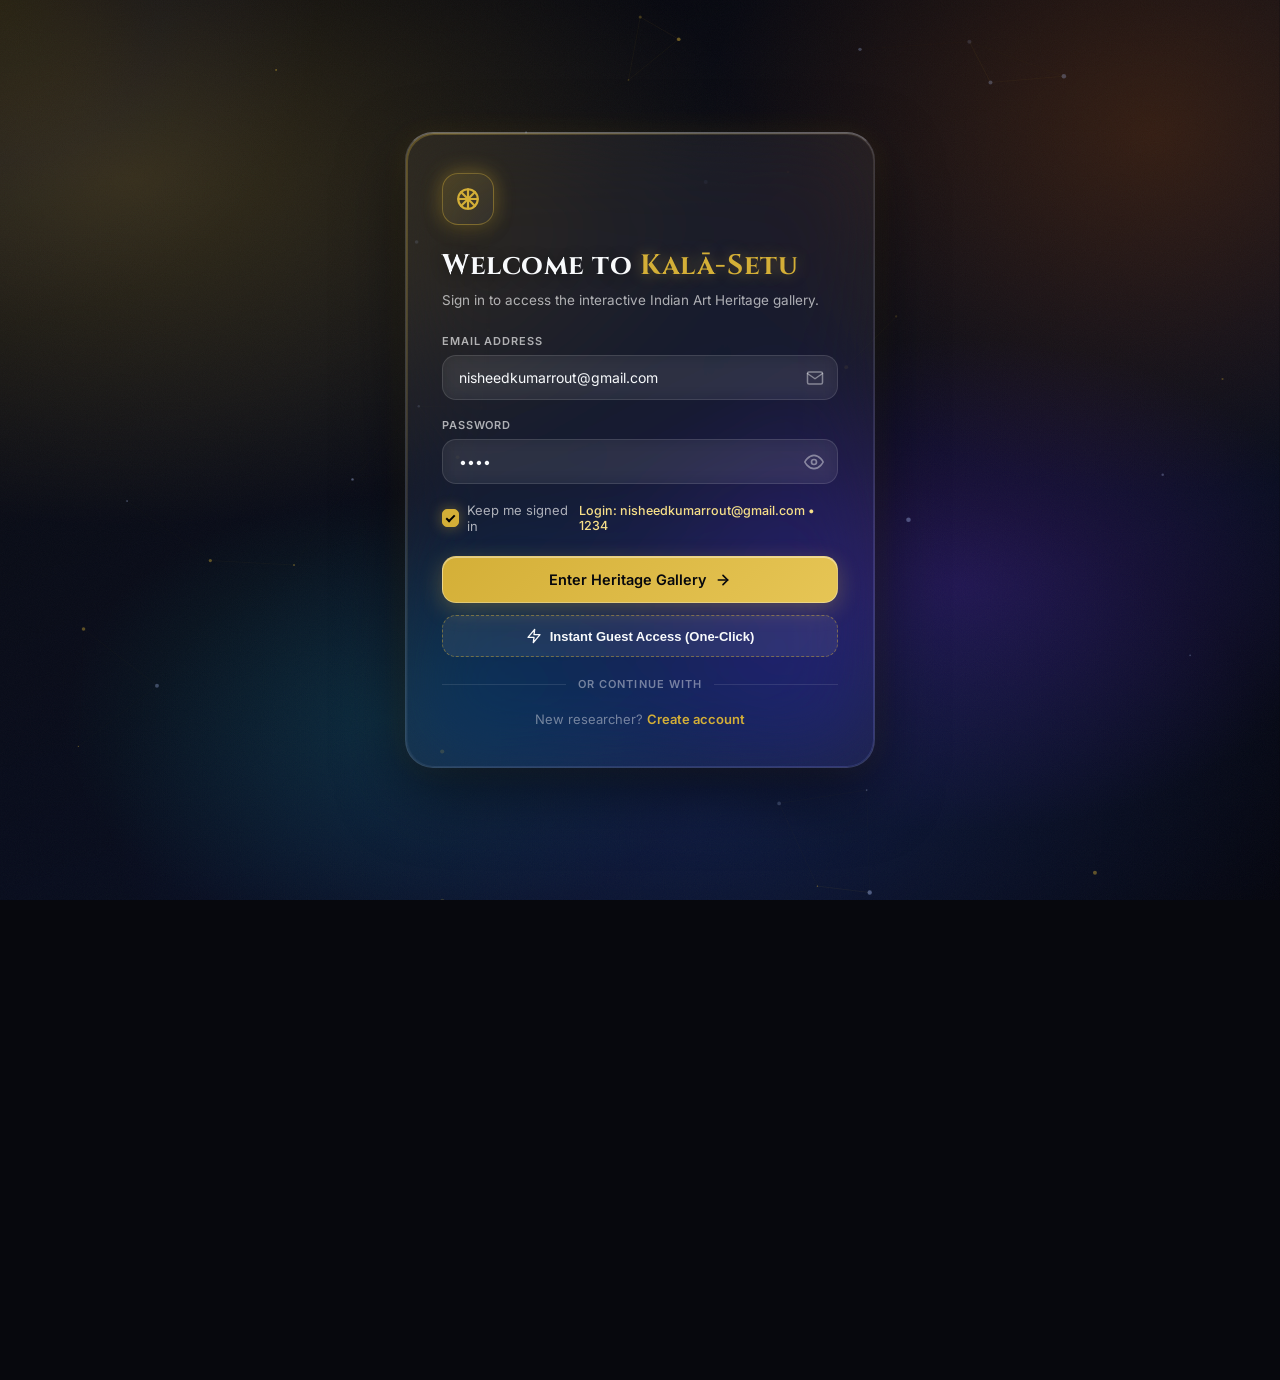
==== commit 433546a3: "Update team member name to 'Samant Kumar Mishra'" ====
--- a/index.html
+++ b/index.html
@@ -299,7 +299,7 @@
                             <svg viewBox="0 0 24 24" fill="none" stroke="currentColor" stroke-width="2"><path d="M20 21v-2a4 4 0 0 0-4-4H8a4 4 0 0 0-4 4v2"></path><circle cx="12" cy="7" r="4"></circle></svg>
                         </div>
                         <div class="team-info">
-                            <h4>Samanth</h4>
+                            <h4>Samant Kumar Mishra</h4>
                             <span class="team-reg">RA2411003011790</span>
                         </div>
                     </div>
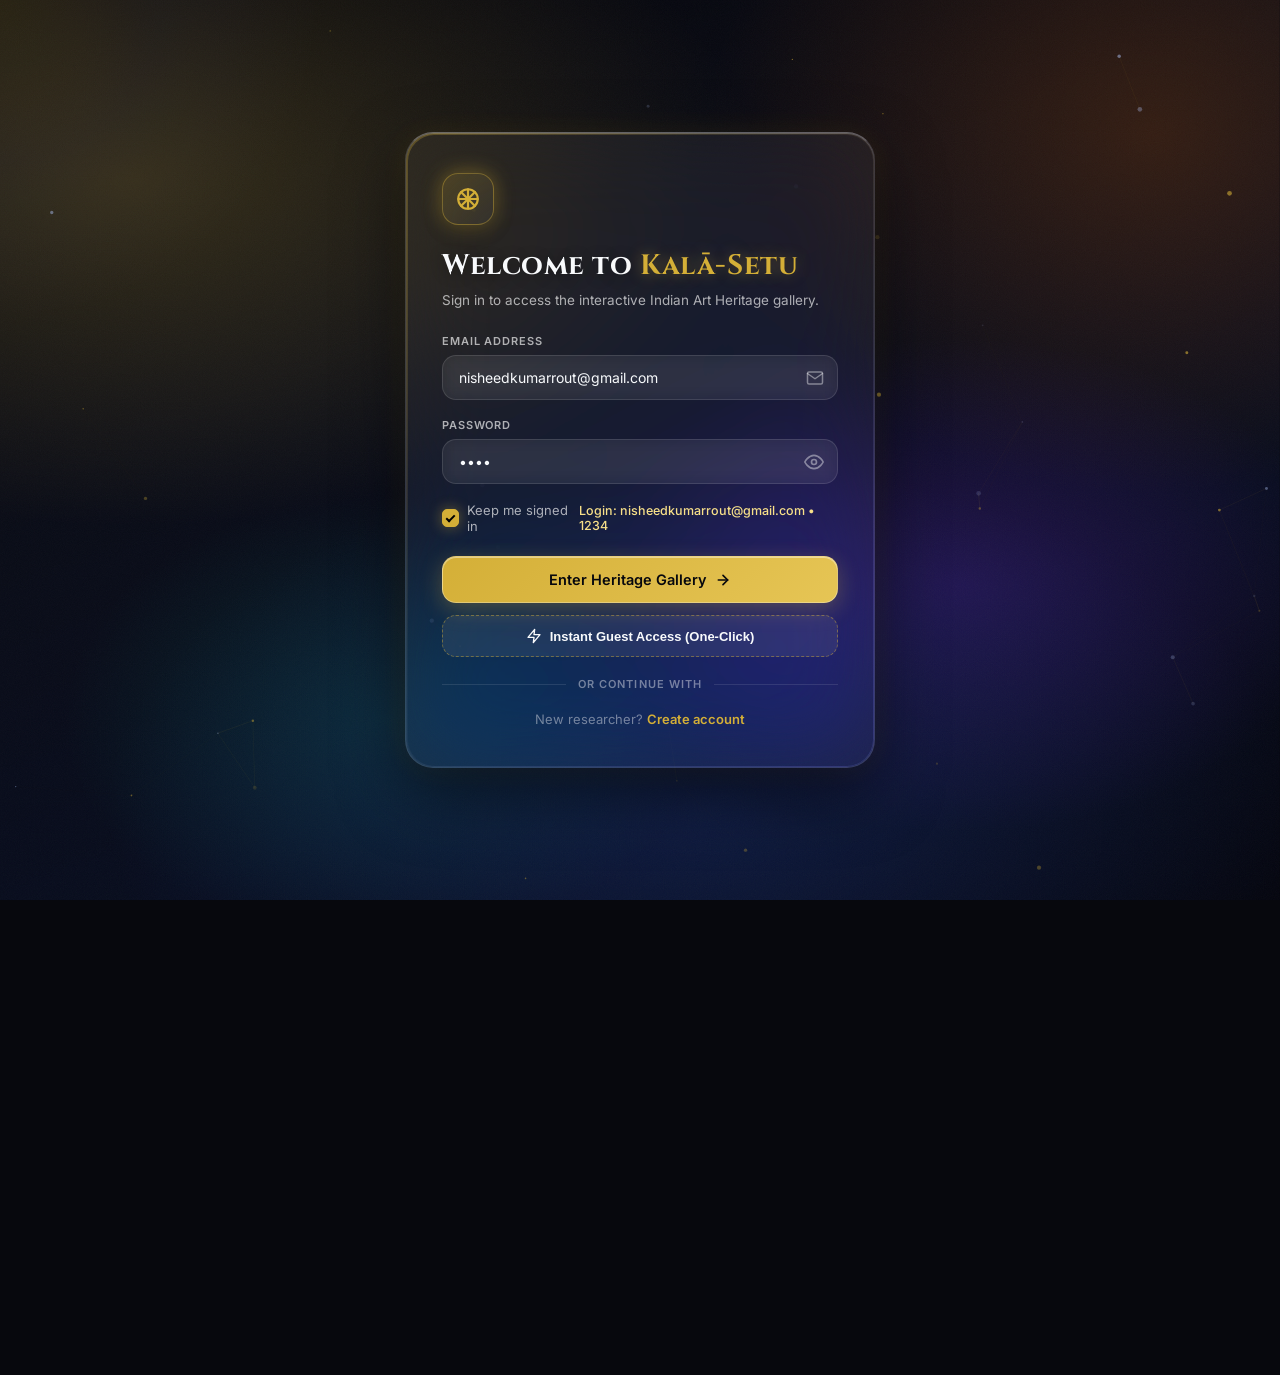
==== commit d4d7c163: "Update team member name in index.html" ====
--- a/index.html
+++ b/index.html
@@ -277,7 +277,7 @@
                             <svg viewBox="0 0 24 24" fill="none" stroke="currentColor" stroke-width="2"><path d="M20 21v-2a4 4 0 0 0-4-4H8a4 4 0 0 0-4 4v2"></path><circle cx="12" cy="7" r="4"></circle></svg>
                         </div>
                         <div class="team-info">
-                            <h4>Abhinav Singh</h4>
+                            <h4>Abhinav Singh Bhadauria</h4>
                             <span class="team-reg">RA2411003011820</span>
                         </div>
                     </div>
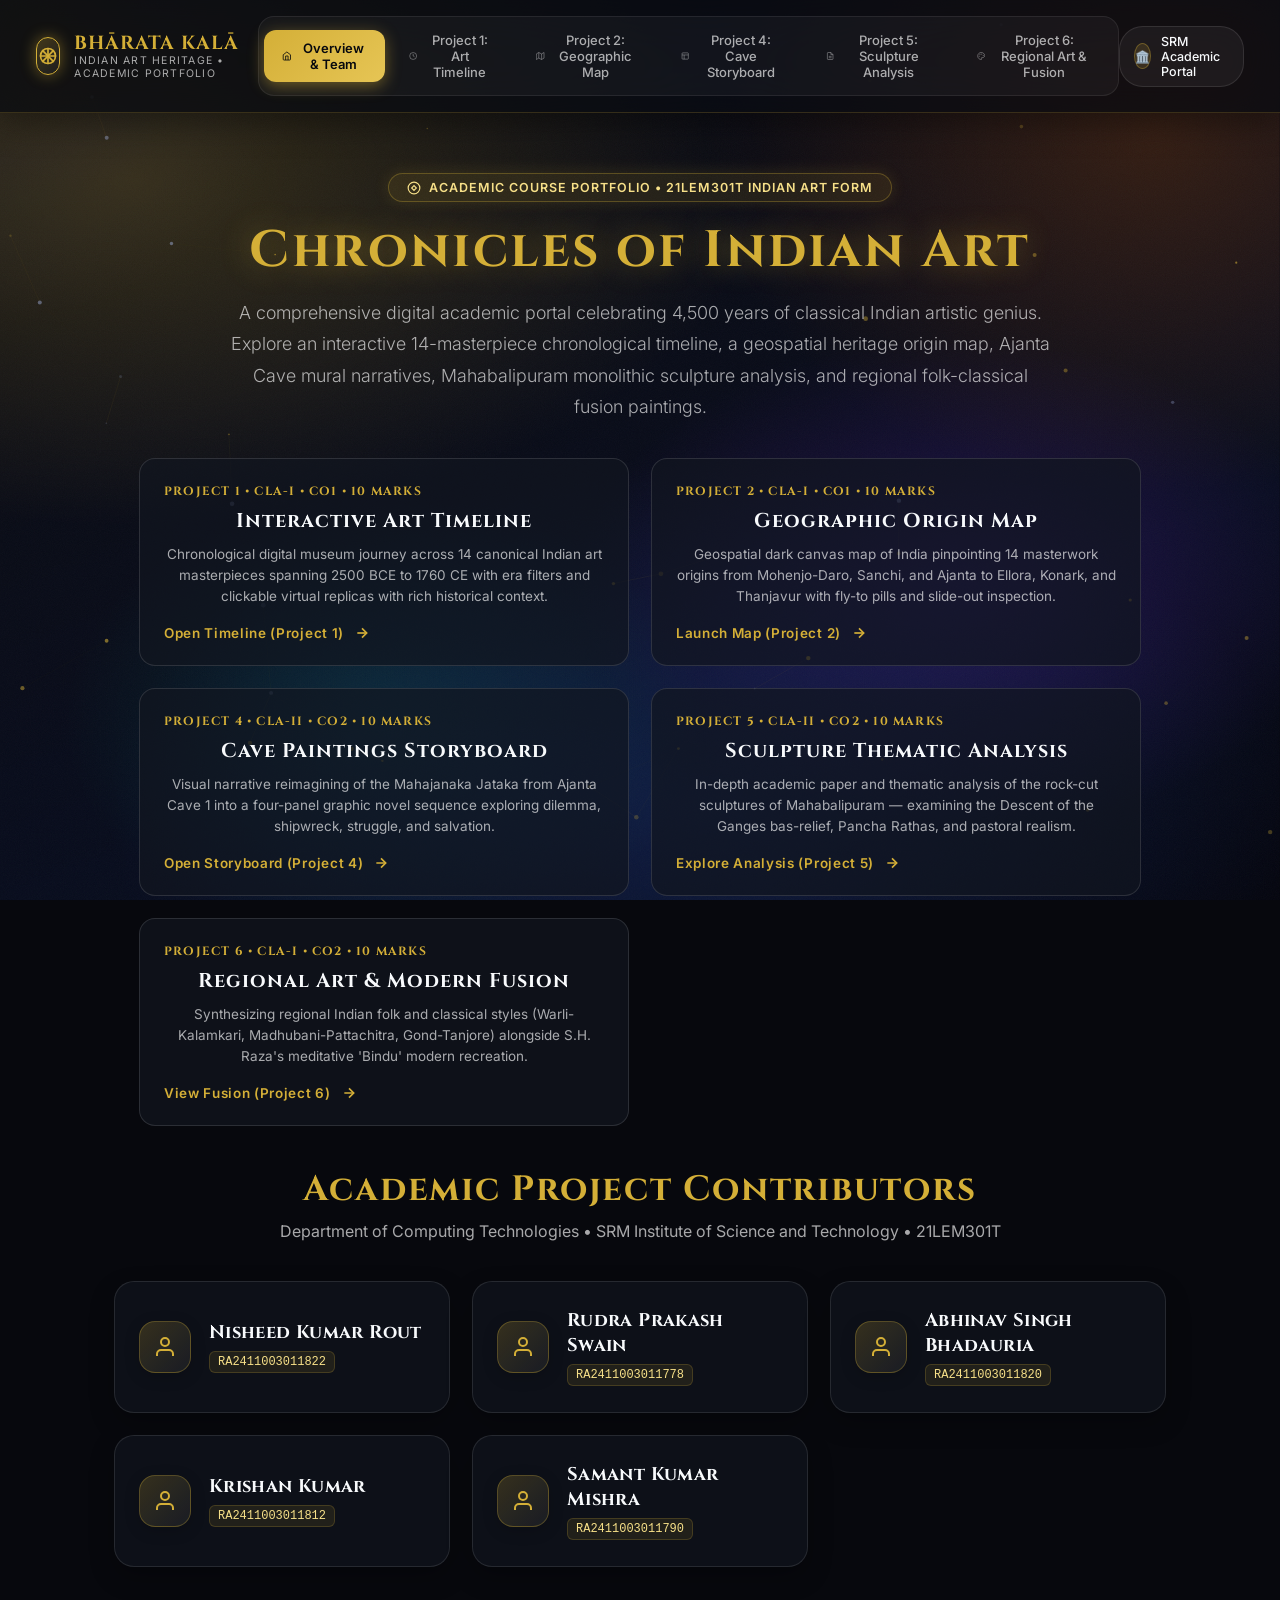
==== commit 0d96daa3: "feat: complete academic Indian Art Form portfolio with projects 1, 2, 4, 5, 6, Netlify headers, and " ====
--- a/index.html
+++ b/index.html
@@ -10,7 +10,7 @@
     <link rel="preconnect" href="https://fonts.gstatic.com" crossorigin>
     <link href="https://fonts.googleapis.com/css2?family=Cinzel:wght@500;600;700;800;900&family=Inter:wght@300;400;500;600;700&display=swap" rel="stylesheet">
     
-    <!-- Leaflet CSS for Activity 2 Map -->
+    <!-- Leaflet CSS for Geographic Map -->
     <link rel="stylesheet" href="https://unpkg.com/leaflet@1.9.4/dist/leaflet.css" crossorigin=""/>
     
     <!-- Custom Unified Stylesheet -->
@@ -25,129 +25,9 @@
     <div class="mouse-glow" id="mouseGlow"></div>
 
     <!-- ====================================================================
-         STATE 1: LIQUID GLASS AUTHENTICATION
+         MAIN INDIAN ART HERITAGE PORTAL (DIRECT ACCESS)
          ==================================================================== -->
-    <main id="authScreen">
-        <div class="glass-card" id="glassCard">
-            <!-- Heritage Insignia Badge -->
-            <div class="star-badge" title="Bhārata Kalā Heritage">
-                <svg viewBox="0 0 24 24" fill="none" stroke="currentColor" stroke-width="2" stroke-linecap="round" stroke-linejoin="round">
-                    <circle cx="12" cy="12" r="9"></circle>
-                    <path d="M12 3v18"></path>
-                    <path d="M3 12h18"></path>
-                    <path d="m5.6 5.6 12.8 12.8"></path>
-                    <path d="m18.4 5.6-12.8 12.8"></path>
-                </svg>
-            </div>
-
-            <div class="view-container">
-                <!-- SIGN IN VIEW -->
-                <div class="view view-active" id="loginView">
-                    <h1 class="glass-title stagger-in">Welcome to <span class="gold-accent">Kalā-Setu</span></h1>
-                    <p class="glass-subtitle stagger-in">Sign in to access the interactive Indian Art Heritage gallery.</p>
-
-                    <!-- Auth Error Notice -->
-                    <div id="authError" class="auth-error-notice" style="display:none;" role="alert"></div>
-
-                    <div class="form-group stagger-in">
-                        <label class="form-label" for="loginEmail">Email Address</label>
-                        <div class="input-wrap">
-                            <input type="email" class="form-input" placeholder="nisheedkumarrout@gmail.com" id="loginEmail" autocomplete="email" value="nisheedkumarrout@gmail.com">
-                            <svg class="input-icon" viewBox="0 0 24 24" fill="none" stroke="currentColor" stroke-width="2" stroke-linecap="round" stroke-linejoin="round"><path d="M4 4h16c1.1 0 2 .9 2 2v12c0 1.1-.9 2-2 2H4c-1.1 0-2-.9-2-2V6c0-1.1.9-2 2-2z"></path><polyline points="22,6 12,13 2,6"></polyline></svg>
-                        </div>
-                    </div>
-
-                    <div class="form-group stagger-in">
-                        <label class="form-label" for="loginPassword">Password</label>
-                        <div class="input-wrap">
-                            <input type="password" class="form-input" placeholder="1234" id="loginPassword" autocomplete="current-password" value="1234">
-                            <button type="button" class="pw-toggle" data-target="loginPassword" aria-label="Toggle password visibility">
-                                <svg viewBox="0 0 24 24" fill="none" stroke="currentColor" stroke-width="2" stroke-linecap="round" stroke-linejoin="round" class="eye-icon"><path d="M1 12s4-8 11-8 11 8 11 8-4 8-11 8-11-8-11-8z"></path><circle cx="12" cy="12" r="3"></circle></svg>
-                                <svg viewBox="0 0 24 24" fill="none" stroke="currentColor" stroke-width="2" stroke-linecap="round" stroke-linejoin="round" class="eye-off-icon" style="display:none"><path d="M17.94 17.94A10.07 10.07 0 0 1 12 20c-7 0-11-8-11-8a18.45 18.45 0 0 1 5.06-5.94M9.9 4.24A9.12 9.12 0 0 1 12 4c7 0 11 8 11 8a18.5 18.5 0 0 1-2.16 3.19m-6.72-1.07a3 3 0 1 1-4.24-4.24"></path><line x1="1" y1="1" x2="23" y2="23"></line></svg>
-                            </button>
-                        </div>
-                    </div>
-
-                    <div class="form-row stagger-in">
-                        <label class="checkbox-wrap">
-                            <input type="checkbox" checked id="keepSignedIn">
-                            <span class="checkbox-box"></span>
-                            <span class="checkbox-text">Keep me signed in</span>
-                        </label>
-                        <span class="forgot-link" id="demoHint">Login: nisheedkumarrout@gmail.com &bull; 1234</span>
-                    </div>
-
-                    <button class="btn-primary stagger-in" id="signInBtn">
-                        <span>Enter Heritage Gallery</span>
-                        <svg viewBox="0 0 24 24" fill="none" stroke="currentColor" stroke-width="2.5" stroke-linecap="round" stroke-linejoin="round">
-                            <line x1="5" y1="12" x2="19" y2="12"></line>
-                            <polyline points="12 5 19 12 12 19"></polyline>
-                        </svg>
-                    </button>
-
-                    <button class="btn-demo stagger-in" id="instantGuestBtn" title="Instant Access without typing">
-                        <svg viewBox="0 0 24 24" width="16" height="16" fill="none" stroke="currentColor" stroke-width="2" stroke-linecap="round" stroke-linejoin="round">
-                            <polygon points="13 2 3 14 12 14 11 22 21 10 12 10 13 2"></polygon>
-                        </svg>
-                        <span>Instant Guest Access (One-Click)</span>
-                    </button>
-
-                    <div class="divider stagger-in">or continue with</div>
-
-                    <p class="footer-text stagger-in">New researcher? <a id="toSignup">Create account</a></p>
-                </div>
-
-                <!-- SIGN UP VIEW -->
-                <div class="view view-hidden" id="signupView">
-                    <h1 class="glass-title stagger-in">Join <span class="gold-accent">Kalā-Setu</span></h1>
-                    <p class="glass-subtitle stagger-in">Register to discover centuries of classical Indian art.</p>
-
-                    <div class="form-group stagger-in">
-                        <label class="form-label" for="signupName">Full Name</label>
-                        <div class="input-wrap">
-                            <input type="text" class="form-input" placeholder="Nisheed Kumar" id="signupName" autocomplete="name">
-                            <svg class="input-icon" viewBox="0 0 24 24" fill="none" stroke="currentColor" stroke-width="2" stroke-linecap="round" stroke-linejoin="round"><path d="M20 21v-2a4 4 0 0 0-4-4H8a4 4 0 0 0-4 4v2"></path><circle cx="12" cy="7" r="4"></circle></svg>
-                        </div>
-                    </div>
-
-                    <div class="form-group stagger-in">
-                        <label class="form-label" for="signupEmail">Email Address</label>
-                        <div class="input-wrap">
-                            <input type="email" class="form-input" placeholder="student@srm.edu.in" id="signupEmail" autocomplete="email">
-                            <svg class="input-icon" viewBox="0 0 24 24" fill="none" stroke="currentColor" stroke-width="2" stroke-linecap="round" stroke-linejoin="round"><path d="M4 4h16c1.1 0 2 .9 2 2v12c0 1.1-.9 2-2 2H4c-1.1 0-2-.9-2-2V6c0-1.1.9-2 2-2z"></path><polyline points="22,6 12,13 2,6"></polyline></svg>
-                        </div>
-                    </div>
-
-                    <div class="form-group stagger-in">
-                        <label class="form-label" for="signupPassword">Create Password</label>
-                        <div class="input-wrap">
-                            <input type="password" class="form-input" placeholder="At least 6 characters" id="signupPassword" autocomplete="new-password">
-                            <button type="button" class="pw-toggle" data-target="signupPassword" aria-label="Toggle password visibility">
-                                <svg viewBox="0 0 24 24" fill="none" stroke="currentColor" stroke-width="2" stroke-linecap="round" stroke-linejoin="round" class="eye-icon"><path d="M1 12s4-8 11-8 11 8 11 8-4 8-11 8-11-8-11-8z"></path><circle cx="12" cy="12" r="3"></circle></svg>
-                                <svg viewBox="0 0 24 24" fill="none" stroke="currentColor" stroke-width="2" stroke-linecap="round" stroke-linejoin="round" class="eye-off-icon" style="display:none"><path d="M17.94 17.94A10.07 10.07 0 0 1 12 20c-7 0-11-8-11-8a18.45 18.45 0 0 1 5.06-5.94M9.9 4.24A9.12 9.12 0 0 1 12 4c7 0 11 8 11 8a18.5 18.5 0 0 1-2.16 3.19m-6.72-1.07a3 3 0 1 1-4.24-4.24"></path><line x1="1" y1="1" x2="23" y2="23"></line></svg>
-                            </button>
-                        </div>
-                        <div class="pw-strength" id="pwStrength"><div class="pw-strength-bar" id="pwStrengthBar"></div></div>
-                    </div>
-
-                    <button class="btn-primary stagger-in" id="signUpBtn">
-                        <span>Register & Enter</span>
-                        <svg viewBox="0 0 24 24" fill="none" stroke="currentColor" stroke-width="2.5" stroke-linecap="round" stroke-linejoin="round">
-                            <line x1="5" y1="12" x2="19" y2="12"></line>
-                            <polyline points="12 5 19 12 12 19"></polyline>
-                        </svg>
-                    </button>
-
-                    <p class="footer-text stagger-in">Already have an account? <a id="toLogin">Sign in</a></p>
-                </div>
-            </div>
-        </div>
-    </main>
-
-    <!-- ====================================================================
-         STATE 2: LOGGED-IN INDIAN ART HERITAGE PORTAL
-         ==================================================================== -->
-    <div id="appPortal">
+    <div id="appPortal" class="active">
         <!-- Top Navigation Bar -->
         <header class="glass-nav">
             <div class="nav-brand" id="brandHomeBtn">
@@ -162,79 +42,124 @@
                 </div>
                 <div>
                     <h1 class="brand-title">BHĀRATA KALĀ</h1>
-                    <div class="brand-subtitle">Indian Art Heritage Portal &bull; 14 Masterworks</div>
+                    <div class="brand-subtitle">Indian Art Heritage &bull; Academic Portfolio</div>
                 </div>
             </div>
 
             <!-- Navigation Tabs -->
             <nav class="nav-tabs" aria-label="Portal Navigation">
                 <button class="nav-tab-btn active" data-tab="tab-home" id="tabBtnHome">
-                    <svg viewBox="0 0 24 24" fill="none" stroke="currentColor" stroke-width="2" stroke-linecap="round" stroke-linejoin="round"><path d="m3 9 9-7 9 7v11a2 2 0 0 1-2 2H5a2 2 0 0 1-2-2z"></path><polyline points="9 22 9 12 15 12 15 22"></polyline></svg>
+                    <svg viewBox="0 0 24 24" fill="none" stroke="currentColor" stroke-width="2"><path d="m3 9 9-7 9 7v11a2 2 0 0 1-2 2H5a2 2 0 0 1-2-2z"></path><polyline points="9 22 9 12 15 12 15 22"></polyline></svg>
                     <span>Overview & Team</span>
                 </button>
-                <button class="nav-tab-btn" data-tab="tab-timeline" id="tabBtnTimeline">
-                    <svg viewBox="0 0 24 24" fill="none" stroke="currentColor" stroke-width="2" stroke-linecap="round" stroke-linejoin="round"><circle cx="12" cy="12" r="10"></circle><polyline points="12 6 12 12 16 14"></polyline></svg>
-                    <span>Activity 1: Art Timeline (14)</span>
+                <button class="nav-tab-btn" data-tab="tab-timeline" id="tabBtnP1">
+                    <svg viewBox="0 0 24 24" fill="none" stroke="currentColor" stroke-width="2"><circle cx="12" cy="12" r="10"></circle><polyline points="12 6 12 12 16 14"></polyline></svg>
+                    <span>Project 1: Art Timeline</span>
                 </button>
-                <button class="nav-tab-btn" data-tab="tab-map" id="tabBtnMap">
-                    <svg viewBox="0 0 24 24" fill="none" stroke="currentColor" stroke-width="2" stroke-linecap="round" stroke-linejoin="round"><polygon points="1 6 1 22 8 18 16 22 23 18 23 2 16 6 8 2 1 6"></polygon><line x1="8" y1="2" x2="8" y2="18"></line><line x1="16" y1="6" x2="16" y2="22"></line></svg>
-                    <span>Activity 2: Geographic Map (14)</span>
+                <button class="nav-tab-btn" data-tab="tab-map" id="tabBtnP2">
+                    <svg viewBox="0 0 24 24" fill="none" stroke="currentColor" stroke-width="2"><polygon points="1 6 1 22 8 18 16 22 23 18 23 2 16 6 8 2 1 6"></polygon><line x1="8" y1="2" x2="8" y2="18"></line><line x1="16" y1="6" x2="16" y2="22"></line></svg>
+                    <span>Project 2: Geographic Map</span>
+                </button>
+                <button class="nav-tab-btn" data-tab="tab-project4" id="tabBtnP4">
+                    <svg viewBox="0 0 24 24" fill="none" stroke="currentColor" stroke-width="2"><rect x="3" y="3" width="18" height="18" rx="2"/><line x1="3" y1="9" x2="21" y2="9"/><line x1="9" y1="21" x2="9" y2="9"/></svg>
+                    <span>Project 4: Cave Storyboard</span>
+                </button>
+                <button class="nav-tab-btn" data-tab="tab-project5" id="tabBtnP5">
+                    <svg viewBox="0 0 24 24" fill="none" stroke="currentColor" stroke-width="2"><path d="M14 2H6a2 2 0 0 0-2 2v16a2 2 0 0 0 2 2h12a2 2 0 0 0 2-2V8z"></path><polyline points="14 2 14 8 20 8"></polyline><line x1="16" y1="13" x2="8" y2="13"></line><line x1="16" y1="17" x2="8" y2="17"></line></svg>
+                    <span>Project 5: Sculpture Analysis</span>
+                </button>
+                <button class="nav-tab-btn" data-tab="tab-project6" id="tabBtnP6">
+                    <svg viewBox="0 0 24 24" fill="none" stroke="currentColor" stroke-width="2"><circle cx="13.5" cy="6.5" r=".5" fill="currentColor"/><circle cx="17.5" cy="10.5" r=".5" fill="currentColor"/><circle cx="8.5" cy="7.5" r=".5" fill="currentColor"/><circle cx="6.5" cy="12.5" r=".5" fill="currentColor"/><path d="M12 2C6.5 2 2 6.5 2 12s4.5 10 10 10c.926 0 1.648-.746 1.648-1.688 0-.437-.18-.835-.437-1.125-.29-.289-.438-.652-.438-1.125a1.64 1.64 0 0 1 1.668-1.668h1.996c3.051 0 5.563-2.512 5.563-5.563C22 6.5 17.5 2 12 2z"/></svg>
+                    <span>Project 6: Regional Art & Fusion</span>
                 </button>
             </nav>
 
-            <!-- User Info & Logout -->
+            <!-- Academic Badge -->
             <div class="nav-actions">
                 <div class="user-badge">
-                    <div class="user-avatar" id="avatarInitial">N</div>
-                    <span class="user-name" id="userNameDisplay">Nisheed Kumar Rout</span>
-                </div>
-                <button class="btn-logout" id="logoutBtn" title="Sign out of portal">
-                    <svg viewBox="0 0 24 24" width="16" height="16" fill="none" stroke="currentColor" stroke-width="2" stroke-linecap="round" stroke-linejoin="round">
-                        <path d="M9 21H5a2 2 0 0 1-2-2V5a2 2 0 0 1 2-2h4"></path>
-                        <polyline points="16 17 21 12 16 7"></polyline>
-                        <line x1="21" y1="12" x2="9" y2="12"></line>
-                    </svg>
-                    <span>Sign Out</span>
-                </button>
+                    <div class="user-avatar" style="background:rgba(212,175,55,0.15); color:var(--gold); border:1px solid rgba(212,175,55,0.35);">🏛️</div>
+                    <span class="user-name">SRM Academic Portal</span>
+                </div>
             </div>
         </header>
 
         <!-- ================================================================
-             VIEW 1: LANDING PAGE & "MADE BY" TEAM SHOWCASE
+             VIEW 1: OVERVIEW & TEAM SHOWCASE
              ================================================================ -->
         <section class="tab-content active" id="tab-home">
             <div class="hero-section">
                 <div class="hero-pill">
                     <svg viewBox="0 0 24 24" width="14" height="14" fill="none" stroke="currentColor" stroke-width="2"><circle cx="12" cy="12" r="10"></circle><polygon points="12 8 8 12 12 16 16 12 12 8"></polygon></svg>
-                    Expanded Gallery &bull; 14 Historical Masterpieces
+                    Academic Course Portfolio &bull; 21LEM301T Indian Art Form
                 </div>
                 <h2 class="hero-title">Chronicles of Indian Art</h2>
                 <p class="hero-description">
-                    Welcome to the comprehensive digital museum celebrating 4,500 years of artistic genius across India — from prehistoric Harappan metallurgy and Mauryan polished sandstone to Gupta frescoes, Pallava coastal reliefs, Ellora monoliths, Chola bronzes, Khajuraho nagara temples, Konark stone chariots, Vijayanagara architecture, Thanjavur gold foil icons, and Mughal & Rajput court miniatures.
+                    A comprehensive digital academic portal celebrating 4,500 years of classical Indian artistic genius. Explore an interactive 14-masterpiece chronological timeline, a geospatial heritage origin map, Ajanta Cave mural narratives, Mahabalipuram monolithic sculpture analysis, and regional folk-classical fusion paintings.
                 </p>
 
-                <!-- Direct Activity Launchers -->
-                <div class="launch-grid">
-                    <div class="launch-card" id="launchActivity1">
+                <!-- 5-Card Academic Project Launch Grid -->
+                <div class="launch-grid-5">
+                    <!-- Project 1 -->
+                    <div class="launch-card-feature" id="launchP1">
                         <div>
-                            <span class="launch-badge">Activity 1 &bull; 14 Artworks</span>
-                            <h3>Historical Art Timeline</h3>
-                            <p>Explore an interactive chronological journey across 5 seminal artistic epochs (2500 BCE to 18th C. CE) with high-definition replicas, material insights, and historical context.</p>
+                            <div class="card-project-num">Project 1 &bull; CLA-I &bull; CO1 &bull; 10 Marks</div>
+                            <h3>Interactive Art Timeline</h3>
+                            <p>Chronological digital museum journey across 14 canonical Indian art masterpieces spanning 2500 BCE to 1760 CE with era filters and clickable virtual replicas with rich historical context.</p>
                         </div>
                         <div class="launch-action">
-                            <span>Explore Timeline (14 Items)</span>
+                            <span>Open Timeline (Project 1)</span>
                             <svg viewBox="0 0 24 24" fill="none" stroke="currentColor" stroke-width="2.5"><line x1="5" y1="12" x2="19" y2="12"></line><polyline points="12 5 19 12 12 19"></polyline></svg>
                         </div>
                     </div>
 
-                    <div class="launch-card" id="launchActivity2">
+                    <!-- Project 2 -->
+                    <div class="launch-card-feature" id="launchP2">
                         <div>
-                            <span class="launch-badge">Activity 2 &bull; 14 Locations</span>
+                            <div class="card-project-num">Project 2 &bull; CLA-I &bull; CO1 &bull; 10 Marks</div>
                             <h3>Geographic Origin Map</h3>
-                            <p>Navigate a geospatial dark canvas map of India pinpointing 14 masterwork origins from Mohenjo-Daro, Sarnath, and Sanchi to Ajanta, Ellora, Konark, Thanjavur, and Kishangarh.</p>
+                            <p>Geospatial dark canvas map of India pinpointing 14 masterwork origins from Mohenjo-Daro, Sanchi, and Ajanta to Ellora, Konark, and Thanjavur with fly-to pills and slide-out inspection.</p>
                         </div>
                         <div class="launch-action">
-                            <span>Launch Geographic Map</span>
+                            <span>Launch Map (Project 2)</span>
+                            <svg viewBox="0 0 24 24" fill="none" stroke="currentColor" stroke-width="2.5"><line x1="5" y1="12" x2="19" y2="12"></line><polyline points="12 5 19 12 12 19"></polyline></svg>
+                        </div>
+                    </div>
+
+                    <!-- Project 4 -->
+                    <div class="launch-card-feature" id="launchP4">
+                        <div>
+                            <div class="card-project-num">Project 4 &bull; CLA-II &bull; CO2 &bull; 10 Marks</div>
+                            <h3>Cave Paintings Storyboard</h3>
+                            <p>Visual narrative reimagining of the Mahajanaka Jataka from Ajanta Cave 1 into a four-panel graphic novel sequence exploring dilemma, shipwreck, struggle, and salvation.</p>
+                        </div>
+                        <div class="launch-action">
+                            <span>Open Storyboard (Project 4)</span>
+                            <svg viewBox="0 0 24 24" fill="none" stroke="currentColor" stroke-width="2.5"><line x1="5" y1="12" x2="19" y2="12"></line><polyline points="12 5 19 12 12 19"></polyline></svg>
+                        </div>
+                    </div>
+
+                    <!-- Project 5 -->
+                    <div class="launch-card-feature" id="launchP5">
+                        <div>
+                            <div class="card-project-num">Project 5 &bull; CLA-II &bull; CO2 &bull; 10 Marks</div>
+                            <h3>Sculpture Thematic Analysis</h3>
+                            <p>In-depth academic paper and thematic analysis of the rock-cut sculptures of Mahabalipuram — examining the Descent of the Ganges bas-relief, Pancha Rathas, and pastoral realism.</p>
+                        </div>
+                        <div class="launch-action">
+                            <span>Explore Analysis (Project 5)</span>
+                            <svg viewBox="0 0 24 24" fill="none" stroke="currentColor" stroke-width="2.5"><line x1="5" y1="12" x2="19" y2="12"></line><polyline points="12 5 19 12 12 19"></polyline></svg>
+                        </div>
+                    </div>
+
+                    <!-- Project 6 -->
+                    <div class="launch-card-feature" id="launchP6">
+                        <div>
+                            <div class="card-project-num">Project 6 &bull; CLA-I &bull; CO2 &bull; 10 Marks</div>
+                            <h3>Regional Art & Modern Fusion</h3>
+                            <p>Synthesizing regional Indian folk and classical styles (Warli-Kalamkari, Madhubani-Pattachitra, Gond-Tanjore) alongside S.H. Raza's meditative 'Bindu' modern recreation.</p>
+                        </div>
+                        <div class="launch-action">
+                            <span>View Fusion (Project 6)</span>
                             <svg viewBox="0 0 24 24" fill="none" stroke="currentColor" stroke-width="2.5"><line x1="5" y1="12" x2="19" y2="12"></line><polyline points="12 5 19 12 12 19"></polyline></svg>
                         </div>
                     </div>
@@ -244,8 +169,8 @@
             <!-- Project Contributors / Made By Section -->
             <section class="team-section">
                 <div class="section-header">
-                    <h2>Project Developed By</h2>
-                    <p>Academic contributors behind the design, curation, and implementation of this portal</p>
+                    <h2>Academic Project Contributors</h2>
+                    <p>Department of Computing Technologies &bull; SRM Institute of Science and Technology &bull; 21LEM301T</p>
                 </div>
 
                 <div class="team-grid">
@@ -305,19 +230,24 @@
                     </div>
                 </div>
             </section>
-
-            <footer class="app-footer">
-                <p>BHĀRATA KALĀ &bull; Academic Project Submission &bull; Designed with <strong>Liquid Glass Aesthetics</strong></p>
-            </footer>
         </section>
 
         <!-- ================================================================
-             VIEW 2: ACTIVITY 1 - INDIAN ART HISTORY TIMELINE
+             VIEW 2: PROJECT 1 - INTERACTIVE TIMELINE WITH ARTIFACTS
              ================================================================ -->
         <section class="tab-content" id="tab-timeline">
-            <div class="timeline-header">
-                <h2>Timeline of Indian Art</h2>
-                <p>Chronological gallery of 14 monumental artifacts across four millennia</p>
+            <div class="project-hero">
+                <div class="project-badges-row">
+                    <span class="badge-tag badge-gold">Project 1</span>
+                    <span class="badge-tag badge-purple">CLA-I Assignment 1</span>
+                    <span class="badge-tag badge-blue">CO1 &bull; 10 Marks</span>
+                    <span class="badge-tag badge-gold">Curated Masterpieces: 14</span>
+                </div>
+                <h2 class="project-title">Project 1: Interactive Timeline with Artifacts</h2>
+                <div class="project-subtitle">Chronological Digital Museum Across Five Monumental Epochs (2500 BCE &ndash; 1760 CE)</div>
+                <div class="project-desc-box">
+                    <strong>Curatorial Overview:</strong> A comprehensive chronological digital museum tracing the stylistic, material, and philosophical evolution of Indian art across five monumental epochs. Features 14 canonical artifacts—from Harappan bronze-casting and Mauryan polished sandstone to classical Gupta-Vakataka murals, Chola lost-wax bronzes, and Rajput court miniatures—with detailed iconographical, material, and provenance analyses.
+                </div>
             </div>
 
             <!-- Era Filter Pills -->
@@ -334,21 +264,17 @@
             <div class="timeline-container" id="timelineList">
                 <!-- Dynamically populated by app.js -->
             </div>
-
-            <footer class="app-footer">
-                <p>Activity 1 &bull; Indian Art History Timeline &bull; Click any artifact card to inspect replica details</p>
-            </footer>
         </section>
 
         <!-- ================================================================
-             VIEW 3: ACTIVITY 2 - GEOGRAPHIC ART MAP (LEAFLET)
+             VIEW 3: PROJECT 2 - INTERACTIVE ART MAP
              ================================================================ -->
         <section class="tab-content" id="tab-map">
             <div class="map-view-container">
                 <!-- Overlay title -->
                 <div class="map-header-overlay">
-                    <h2>Indian Art Map</h2>
-                    <p>Geographic origins of 14 historical masterpieces across the Indian subcontinent</p>
+                    <h2>Project 2: Interactive Art Map</h2>
+                    <p>CLA-I Assignment 2 (10 Marks &bull; CO1) &bull; Geographic origins of 14 historical masterpieces across India</p>
                 </div>
 
                 <!-- Quick Location Fly-to Pills -->
@@ -393,16 +319,580 @@
                         <div id="mapArtDesc">Description</div>
                         <button class="btn-bridge" id="sidebarToTimelineBtn">
                             <svg viewBox="0 0 24 24" width="16" height="16" fill="none" stroke="currentColor" stroke-width="2"><circle cx="12" cy="12" r="10"></circle><polyline points="12 6 12 12 16 14"></polyline></svg>
-                            <span>Inspect in Art Timeline</span>
+                            <span>Inspect in Art Timeline (Project 1)</span>
                         </button>
                     </div>
                 </aside>
+            </div>
+        </section>
+
+        <!-- ================================================================
+             VIEW 4: PROJECT 4 - CAVE PAINTINGS STORYBOARD
+             ================================================================ -->
+        <section class="tab-content" id="tab-project4">
+            <div class="project-hero">
+                <div class="project-badges-row">
+                    <span class="badge-tag badge-gold">Project 4</span>
+                    <span class="badge-tag badge-purple">CLA-II Assignment 1</span>
+                    <span class="badge-tag badge-blue">CO2 &bull; 10 Marks</span>
+                    <span class="badge-tag badge-gold">Team Size: 5</span>
+                </div>
+                <h2 class="project-title">Project 4: Cave Paintings Storyboard (The Mahajanaka Jataka)</h2>
+                <div class="project-subtitle">Translating Ajanta Cave 1 Mural Masterpieces into a Sequential Visual Narrative</div>
+                <div class="project-desc-box">
+                    <strong>Curatorial Synopsis:</strong> A sequential visual narrative reconstructing the iconic 5th-century CE murals of Ajanta Cave 1. Interprets the moral and philosophical journey of <em>The Mahajanaka Jataka</em> (Jataka No. 539) across four cinematic narrative panels, accompanied by character dialogues, iconographic scene analyses, and traditional tempera pigment material studies.
+                </div>
+            </div>
+
+            <!-- Storyboard Strip (4 Panels) -->
+            <div class="storyboard-strip">
+                <!-- Panel 1 -->
+                <div class="storyboard-card">
+                    <div class="storyboard-thumb-wrap" data-img="storyboard_panels/panel-1.png" data-title="Panel 1 – The Prince's Dilemma" data-caption="Prince Mahajanaka of Mithila resolves to embark on a perilous voyage across the ocean to Suvarnabhumi to reclaim his kingdom's fortune. Despite the heartfelt pleas of Queen Sivali and the royal ministers, his sense of duty and righteous ambition impel him toward the uncharted seas.">
+                        <span class="panel-badge">Panel 1</span>
+                        <img src="storyboard_panels/panel-1.png" alt="Panel 1: The Prince's Dilemma" loading="lazy">
+                        <span class="zoom-hint-pill"><svg viewBox="0 0 24 24" width="12" height="12" fill="none" stroke="currentColor" stroke-width="2"><circle cx="11" cy="11" r="8"/><line x1="21" y1="21" x2="16.65" y2="16.65"/></svg> Click to Zoom</span>
+                    </div>
+                    <div class="storyboard-body">
+                        <h4 class="storyboard-panel-title">1. The Prince's Dilemma</h4>
+                        <p class="storyboard-narrative">Prince Mahajanaka decides to travel by sea in pursuit of wealth, unaware of the impending oceanic perils. Clad in royal vestments, he stands steadfast in his conviction to restore prosperity to Mithila.</p>
+                        <div class="storyboard-art-notes">
+                            <strong>Ajanta Reference:</strong> Inspired by Cave 1 courtly scenes; graceful tribhanga stance, jeweled mukuta crown, and intricate hand mudras conveying contemplative resolve.
+                        </div>
+                    </div>
+                </div>
+
+                <!-- Panel 2 -->
+                <div class="storyboard-card">
+                    <div class="storyboard-thumb-wrap" data-img="storyboard_panels/panel-2.png" data-title="Panel 2 – The Shipwreck" data-caption="On the seventh day of the sea voyage, a ferocious oceanic storm shatters the vessel. As the timber hull breaks apart amidst colossal swells, panic engulfs the crew. While others weep and pray to sea gods, the Prince consumes sustaining sweets and prepares his leap.">
+                        <span class="panel-badge">Panel 2</span>
+                        <img src="storyboard_panels/panel-2.png" alt="Panel 2: The Shipwreck" loading="lazy">
+                        <span class="zoom-hint-pill"><svg viewBox="0 0 24 24" width="12" height="12" fill="none" stroke="currentColor" stroke-width="2"><circle cx="11" cy="11" r="8"/><line x1="21" y1="21" x2="16.65" y2="16.65"/></svg> Click to Zoom</span>
+                    </div>
+                    <div class="storyboard-body">
+                        <h4 class="storyboard-panel-title">2. The Oceanic Shipwreck</h4>
+                        <p class="storyboard-narrative">The ship sinks in the middle of the violent ocean. While his crew collapses in terror, the prince struggles with absolute determination to survive, leaping far into the waters.</p>
+                        <div class="storyboard-art-notes">
+                            <strong>Ajanta Reference:</strong> Echoes Cave 17 & 1 shipwreck murals; dynamic churning water currents rendered in mineral pigments showing the turbulence of worldly samsara.
+                        </div>
+                    </div>
+                </div>
+
+                <!-- Panel 3 -->
+                <div class="storyboard-card">
+                    <div class="storyboard-thumb-wrap" data-img="storyboard_panels/panel-3.png" data-title="Panel 3 – Struggle for Survival" data-caption="For seven grueling days and nights, Mahajanaka swims through treacherous waters under a storm-swept sky. He maintains the sacred Uposatha vows of spiritual purity, refusing to succumb to exhaustion or despair, personifying the Bodhisattva's boundless perseverance (viriya-paramita).">
+                        <span class="panel-badge">Panel 3</span>
+                        <img src="storyboard_panels/panel-3.png" alt="Panel 3: Struggle for Survival" loading="lazy">
+                        <span class="zoom-hint-pill"><svg viewBox="0 0 24 24" width="12" height="12" fill="none" stroke="currentColor" stroke-width="2"><circle cx="11" cy="11" r="8"/><line x1="21" y1="21" x2="16.65" y2="16.65"/></svg> Click to Zoom</span>
+                    </div>
+                    <div class="storyboard-body">
+                        <h4 class="storyboard-panel-title">3. Struggle for Survival</h4>
+                        <p class="storyboard-narrative">For days, Mahajanaka swims tirelessly through the endless blue abyss, holding onto his unshakeable faith, inner strength, and moral virtue.</p>
+                        <div class="storyboard-art-notes">
+                            <strong>Ajanta Reference:</strong> Depicts the Bodhisattva's inner radiance against external darkness; deep lapis lazuli and carbon black tonalities framing solitary human courage.
+                        </div>
+                    </div>
+                </div>
+
+                <!-- Panel 4 -->
+                <div class="storyboard-card">
+                    <div class="storyboard-thumb-wrap" data-img="storyboard_panels/panel-4.png" data-title="Panel 4 – Divine Intervention" data-caption="Witnessing his supreme spiritual fortitude, the guardian sea-goddess Manimekhala descends in radiant divine light. She proclaims that one who strives with a noble heart shall never perish, scooping the exhausted prince from the waves and flying him safely to Mithila.">
+                        <span class="panel-badge">Panel 4</span>
+                        <img src="storyboard_panels/panel-4.png" alt="Panel 4: Divine Intervention" loading="lazy">
+                        <span class="zoom-hint-pill"><svg viewBox="0 0 24 24" width="12" height="12" fill="none" stroke="currentColor" stroke-width="2"><circle cx="11" cy="11" r="8"/><line x1="21" y1="21" x2="16.65" y2="16.65"/></svg> Click to Zoom</span>
+                    </div>
+                    <div class="storyboard-body">
+                        <h4 class="storyboard-panel-title">4. Divine Intervention</h4>
+                        <p class="storyboard-narrative">The goddess Manimekhala rescues the exhausted prince from the depths, symbolizing divine grace, spiritual triumph, and righteous perseverance.</p>
+                        <div class="storyboard-art-notes">
+                            <strong>Ajanta Reference:</strong> Modeled after the celestial apsaras and Bodhisattva Padmapani of Cave 1; ethereal floating gossamer drapery and compassionate downward gaze.
+                        </div>
+                    </div>
+                </div>
+            </div>
+
+            <!-- Deep Dive Analysis Section -->
+            <div class="deep-dive-section">
+                <h3 class="section-subhead">Ajanta Mural Techniques & Storyboard Translation</h3>
+                <div class="grid-3-col">
+                    <div class="analysis-glass-card">
+                        <h4>
+                            <svg viewBox="0 0 24 24" width="18" height="18" fill="none" stroke="currentColor" stroke-width="2"><polygon points="12 2 15.09 8.26 22 9.27 17 14.14 18.18 21.02 12 17.77 5.82 21.02 7 14.14 2 9.27 8.91 8.26 12 2"></polygon></svg>
+                            Continuous Narrative in Ajanta
+                        </h4>
+                        <p>
+                            Ajanta's ancient masters did not enclose scenes in rectangular comic frames. Instead, they employed <em>continuous narration</em> (synoptic narrative) across continuous rock-cut walls. Multiple temporal stages of Mahajanaka's life — his departure, shipwreck, ocean ordeal, and rescue — co-existed harmoniously within continuous architectural settings and landscape elements. Our storyboard reinterprets this classical compositional fluidity into discrete, high-impact sequential panels suited for modern visual storytelling.
+                        </p>
+                    </div>
+
+                    <div class="analysis-glass-card">
+                        <h4>
+                            <svg viewBox="0 0 24 24" width="18" height="18" fill="none" stroke="currentColor" stroke-width="2"><path d="M12 22s8-4 8-10V5l-8-3-8 3v7c0 6 8 10 8 10z"></path></svg>
+                            Fresco Secco / Tempera Execution
+                        </h4>
+                        <p>
+                            Unlike European wet fresco (buon fresco), Ajanta murals are <strong>tempera paintings on dry mud plaster</strong> (secco). The volcanic basalt rock walls were layered with mud, ferruginous clay, cow dung, and rice husks, smoothed with fine lime wash (chunam). Pigments mixed with organic animal glue binders were applied on the dry surface, allowing extraordinarily refined gradient blending, expressive almond eyes, and three-dimensional bodily volume.
+                        </p>
+                    </div>
+
+                    <div class="analysis-glass-card">
+                        <h4>
+                            <svg viewBox="0 0 24 24" width="18" height="18" fill="none" stroke="currentColor" stroke-width="2"><circle cx="12" cy="12" r="10"></circle><path d="M8 14s1.5 2 4 2 4-2 4-2"></path><line x1="9" y1="9" x2="9.01" y2="9"></line><line x1="15" y1="9" x2="15.01" y2="9"></line></svg>
+                            Philosophical & Symbolic Depth
+                        </h4>
+                        <p>
+                            The Mahajanaka Jataka is not merely a tale of physical survival; it is an allegorical exposition of <em>Viriya Paramita</em> (perfection of energetic perseverance). The turbulent sea signifies the ocean of worldly suffering (samsara), the shipwreck represents unexpected karmic tribulations, and Manimekhala's intervention exemplifies the law that cosmic grace rewards relentless moral steadfastness.
+                        </p>
+                    </div>
+                </div>
+
+                <!-- Mineral Pigment Palette of Ajanta -->
+                <div style="margin-top: 36px;">
+                    <h3 class="section-subhead">Classical Ajanta Mineral Pigment Palette</h3>
+                    <div class="pigment-palette-grid">
+                        <div class="pigment-card">
+                            <div class="pigment-dot" style="background: #1e3a8a;"></div>
+                            <div class="pigment-info">
+                                <h5>Lapis Lazuli</h5>
+                                <span>Imported Badakhshan &bull; Celestial Blue</span>
+                            </div>
+                        </div>
+                        <div class="pigment-card">
+                            <div class="pigment-dot" style="background: #991b1b;"></div>
+                            <div class="pigment-info">
+                                <h5>Red Ochre (Gairika)</h5>
+                                <span>Ferric Deccan Earth &bull; Warm Contour</span>
+                            </div>
+                        </div>
+                        <div class="pigment-card">
+                            <div class="pigment-dot" style="background: #d97706;"></div>
+                            <div class="pigment-info">
+                                <h5>Yellow Ochre (Haritala)</h5>
+                                <span>Natural Clay &bull; Royal Ornaments</span>
+                            </div>
+                        </div>
+                        <div class="pigment-card">
+                            <div class="pigment-dot" style="background: #15803d;"></div>
+                            <div class="pigment-info">
+                                <h5>Terre Verte</h5>
+                                <span>Green Silicate Earth &bull; Foliage</span>
+                            </div>
+                        </div>
+                        <div class="pigment-card">
+                            <div class="pigment-dot" style="background: #f8fafc;"></div>
+                            <div class="pigment-info">
+                                <h5>Kaolin & Gypsum</h5>
+                                <span>Purified Chalk &bull; Highlights & Chunam</span>
+                            </div>
+                        </div>
+                        <div class="pigment-card">
+                            <div class="pigment-dot" style="background: #0f172a;"></div>
+                            <div class="pigment-info">
+                                <h5>Lamp Black (Kajal)</h5>
+                                <span>Vegetal Soot &bull; Expressive Outlines</span>
+                            </div>
+                        </div>
+                    </div>
+                </div>
+            </div>
+        </section>
+
+        <!-- ================================================================
+             VIEW 5: PROJECT 5 - SCULPTURE THEMATIC ANALYSIS
+             ================================================================ -->
+        <section class="tab-content" id="tab-project5">
+            <div class="project-hero">
+                <div class="project-badges-row">
+                    <span class="badge-tag badge-gold">Project 5</span>
+                    <span class="badge-tag badge-purple">CLA-II Assignment 2</span>
+                    <span class="badge-tag badge-blue">CO2 &bull; 10 Marks</span>
+                    <span class="badge-tag badge-gold">Format: Academic Research Paper</span>
+                </div>
+                <h2 class="project-title">Project 5: Sculpture Thematic Analysis (Mahabalipuram)</h2>
+                <div class="project-subtitle">Themes, Iconography, and Religious-Cultural Significance of Rock-Cut Sculptures</div>
+                <div class="project-desc-box">
+                    <strong>Scholarly Focus:</strong> A rigorous thematic and iconographical investigation into the 7th-century CE rock-cut monuments of Mahabalipuram. Evaluates the theological synthesis of Shaivite and Vaishnavite narratives, the architectural evolution from pillared cave mandapas to monolithic rathas, the symbolic interplay of royal Pallava sovereignty with cosmic myths, and the enduring stylistic legacy across South and Southeast Asian sacred architecture.
+                </div>
+                <div style="margin-top: 14px;">
+                    <a href="Project 5 - Mahabalipuram Sculpture Thematic Analysis.docx" download class="filter-btn active" style="text-decoration:none; display:inline-flex; align-items:center; gap:8px; padding:10px 18px; font-weight:700;">
+                        <svg width="16" height="16" viewBox="0 0 24 24" fill="none" stroke="currentColor" stroke-width="2"><path d="M21 15v4a2 2 0 0 1-2 2H5a2 2 0 0 1-2-2v-4"/><polyline points="7 10 12 15 17 10"/><line x1="12" y1="15" x2="12" y2="3"/></svg>
+                        Download Submission Paper (.DOCX &bull; 7 Pages)
+                    </a>
+                </div>
+            </div>
+
+            <!-- Interactive Chapters Accordion -->
+            <div class="chapter-accordion">
+                <!-- Chapter 1 -->
+                <div class="chapter-card">
+                    <div class="chapter-num">Chapter I</div>
+                    <h3 class="chapter-title">Introduction & The Pallava Rock-Cut Landscape</h3>
+                    <div class="chapter-content">
+                        <p>
+                            Mahabalipuram (Mamallapuram), situated on the wind-swept Coromandel Coast of Tamil Nadu, represents one of the most astonishing monumental achievements in ancient South Asian art. Under the visionary patronage of the <strong>Pallava dynasty</strong> — predominantly King Mahendravarman I (r. 600–630 CE) and his son Narasimhavarman I 'Mamalla' (r. 630–668 CE) — granitic coastal boulders and whaleback ridges were systematically sculpted into cave temples, freestanding monolithic shrines, and towering narrative reliefs.
+                        </p>
+                        <p>
+                            Inscribed as a <strong>UNESCO World Heritage Site in 1984</strong>, Mahabalipuram served not only as a sacred pilgrimage center but as a pivotal mercantile harbor along the Indian Ocean maritime silk routes connecting South India to Sri Lanka, Java, Sumatra, and the Khmer Empire. The site exhibits four distinct structural categories: (1) <em>Mandapas</em> (pillared rock-cut cave temples), (2) <em>Rathas</em> (monolithic free-standing shrines carved top-down from single granite outcrops), (3) <em>Open-air Bas-Reliefs</em> (cliff-face narrative friezes), and (4) <em>Structural Temples</em> (such as the maritime Shore Temple).
+                        </p>
+                    </div>
+                </div>
+
+                <!-- Chapter 2 -->
+                <div class="chapter-card">
+                    <div class="chapter-num">Chapter II</div>
+                    <h3 class="chapter-title">The Epic Bas-Relief: Descent of the Ganges (Arjuna's Penance)</h3>
+                    <div class="chapter-content">
+                        <p>
+                            Spanning an astounding 96 feet in length and 43 feet in height across two colossal natural granite boulders, the <strong>Descent of the Ganges</strong> (also known as <em>Arjuna's Penance</em>) is the world's largest open-air rock relief. Pallava artisans ingeniously utilized the natural vertical cleft separating the two boulders to represent the cosmic descent of the sacred river Ganga from the celestial heavens to sanctify the earthly plane.
+                        </p>
+
+                        <!-- Key Motifs Breakdown -->
+                        <div class="key-motif-callout">
+                            <h5>Iconographic Anatomy of Key Motifs</h5>
+                            <div class="motif-list">
+                                <div class="motif-item">
+                                    <span>The Central River Cleft & Nagas</span>
+                                    Water channeled through the vertical fissure during monsoon rituals; populated by the serpentine King Nagaraja and his queen Nagini with folded hands, mediating between subterranean and heavenly realms.
+                                </div>
+                                <div class="motif-item">
+                                    <span>The Emaciated Ascetic (Tapasya)</span>
+                                    Standing on one leg with arms raised overhead in intense penance (Urdhvamukha), interpreted either as King Bhagiratha entreating Ganga or Arjuna seeking the Pasupatastra weapon from Shiva.
+                                </div>
+                                <div class="motif-item">
+                                    <span>Lord Shiva Granting the Boon</span>
+                                    The four-armed deity stands adjacent to the ascetic, accompanied by dwarf ganas, extending his lower right hand in the varada (boon-bestowing) mudra while brandishing the battle axe.
+                                </div>
+                                <div class="motif-item">
+                                    <span>The Satirical Penitent Cat</span>
+                                    A witty folk vignette showing a deceptive cat performing penance while gullible mice dance at its feet, based on the Panchatantra moral fable against sanctimonious hypocrites.
+                                </div>
+                                <div class="motif-item">
+                                    <span>The Realistic Elephant Herd</span>
+                                    A colossal bull elephant followed by a maternal cow and two playful calves nestling beneath its legs, celebrated globally for its tender anatomical realism and familial warmth.
+                                </div>
+                                <div class="motif-item">
+                                    <span>Celestial Kinnaras & Flying Gandharvas</span>
+                                    Over a hundred divine beings, celestials, hermits, and forest animals converging toward the central cleft in reverent jubilation to celebrate the cosmic waters.
+                                </div>
+                            </div>
+                        </div>
+
+                        <!-- Motifs Diagram Feature Box -->
+                        <div class="diagram-featured-box">
+                            <div class="diagram-image-wrap" data-img="fusion_images/descent-motifs-diagram.png" data-title="Key Motifs in the Descent of the Ganges Bas-Relief" data-caption="Architectural and iconographical schematic mapping the central cleft (Ganges), Shiva's boon, the meditating ascetic, ascending nagas, the satirical cat, and the elephant herd in the Mamallapuram relief.">
+                                <img src="fusion_images/descent-motifs-diagram.png" alt="Descent of the Ganges Motifs Diagram" loading="lazy">
+                            </div>
+                            <div>
+                                <h4 style="color:var(--gold-light); font-size:1.15rem; margin-bottom:10px;">Narrative Synthesis of the Relief</h4>
+                                <p style="font-size:13.5px; line-height:1.6; color:var(--text-dim); margin-bottom:12px;">
+                                    The brilliance of this relief lies in its polysemic ambiguity — simultaneously narrating <em>Bhagiratha's prayer</em> to wash away the ashes of his ancestors and <em>Arjuna's quest</em> in the Mahabharata. By uniting wild fauna, domestic pastoral life, ascetics, and cosmic gods, the monument asserts that the sacred pervades every crevice of nature.
+                                </p>
+                                <span class="badge-tag badge-gold">UNESCO Masterpiece &bull; 7th Century CE</span>
+                            </div>
+                        </div>
+                    </div>
+                </div>
+
+                <!-- Chapter 3 -->
+                <div class="chapter-card">
+                    <div class="chapter-num">Chapter III</div>
+                    <h3 class="chapter-title">Architectural Evolution: The Pancha Rathas</h3>
+                    <div class="chapter-content">
+                        <p>
+                            Located to the south of Mamallapuram, the <strong>Pancha Rathas</strong> (Five Chariots) are monolithic architectural prototypes carved directly from a single massive whaleback outcrop of granite. Dedicated to the five Pandava brothers and Draupadi from the Mahabharata, these shrines do not represent functional temples (their sanctums were never consecrated) but served as experimental, life-sized architectural models in stone:
+                        </p>
+                        <p>
+                            &bull; <strong>Dharmaraja Ratha:</strong> The tallest and most ornate monolithic shrine, featuring a square plan, multi-tiered Dravidian vimana (pyramidal tower), octagonal shikhara, and carved royal portraits of Narasimhavarman I flanked by dvarapalas.<br>
+                            &bull; <strong>Bhima Ratha:</strong> A massive rectangular pavilion characterized by an elongated barrel-vaulted roof (<em>sala-shikhara</em>) inspired by ancient wooden Buddhist chaitya assembly halls, supported by seated lion pillars.<br>
+                            &bull; <strong>Arjuna Ratha:</strong> A two-tiered square vimana mirroring the Dharmaraja Ratha with masterfully carved niches depicting Shiva, Vishnu, Indra on Airavata, and graceful courtly couples.<br>
+                            &bull; <strong>Draupadi Ratha:</strong> The smallest shrine, designed as a simple village thatched hut with curved Bengali <em>bangala</em> roof eaves, dedicated to Goddess Durga whose idol is flanked by kneeling devotees.<br>
+                            &bull; <strong>Nakula-Sahadeva Ratha:</strong> Features an apsidal (horseshoe-shaped) vimana known as <em>gajaprishta</em> (elephant's backside), standing alongside a life-sized monolithic granite elephant.
+                        </p>
+                    </div>
+                </div>
+
+                <!-- Chapter 4 -->
+                <div class="chapter-card">
+                    <div class="chapter-num">Chapter IV</div>
+                    <h3 class="chapter-title">Cave Sanctuaries & Dramatic Reliefs</h3>
+                    <div class="chapter-content">
+                        <p>
+                            Inside the pillared cave mandapas, Pallava sculptors achieved extraordinary compositional drama and emotional tension. In the <strong>Mahishasuramardini Cave</strong>, the relief of Goddess Durga vanquishing the buffalo demon Mahishasura is hailed as a zenith of classical Indian sculpture. Riding a ferocious lion, the eight-armed Durga lunges forward with bow drawn taut, exuding righteous serenity, while the colossal, armored buffalo demon staggers backward in imminent defeat.
+                        </p>
+                        <p>
+                            Opposite Durga, a complementary panel portrays <strong>Vishnu Anantasayana</strong> reclining in cosmic sleep upon the coiled serpent Adishesha, peacefully dreaming the cosmos into existence while demons Madhu and Kaitabha hesitate in awe. In the <strong>Varaha Cave</strong>, Vishnu's boar avatar Varaha strides vigorously from the cosmic waters, gently lifting the delicate earth goddess Bhudevi upon his right arm — symbolizing divine restoration and the king's role as protector.
+                        </p>
+                    </div>
+                </div>
+
+                <!-- Chapter 5 -->
+                <div class="chapter-card">
+                    <div class="chapter-num">Chapter V</div>
+                    <h3 class="chapter-title">Synthesis of the Natural and the Divine: Pastoral Realism</h3>
+                    <div class="chapter-content">
+                        <p>
+                            A striking divergence from rigid courtly iconography at Mahabalipuram is the celebration of rural, pastoral intimacy. In the <strong>Krishna Mandapa</strong>, Lord Krishna is depicted lifting Mount Govardhana on the tip of his finger to shelter the cowherds and cattle of Vrindavan from Indra's torrential storm.
+                        </p>
+                        <p>
+                            Beneath the mountain, the sculptor captures everyday agrarian life with profound tenderness: a cowherd milkman sitting on his haunches milking a cow while the mother cow lovingly licks her newborn calf; a village woman balancing milk pots on her head; a woodcutter with an axe; and an old grandfather carrying a child on his shoulders. This humanistic portrayal anticipates the democratic, emotionally accessible spirit of the emerging <strong>Bhakti movement</strong> in early medieval Tamilakam.
+                        </p>
+                    </div>
+                </div>
+
+                <!-- Chapter 6 -->
+                <div class="chapter-card">
+                    <div class="chapter-num">Chapter VI</div>
+                    <h3 class="chapter-title">Political Legitimacy, Royal Patronage & Maritime Legacy</h3>
+                    <div class="chapter-content">
+                        <p>
+                            Beyond their religious sanctity, Mahabalipuram's monuments functioned as potent imperial proclamations. King Narasimhavarman I adopted the title <em>Mamalla</em> ('Great Wrestler') following his triumphant sack of the Western Chalukyan capital of Vatapi (Badami) in 642 CE. The divine rescue themes (Varaha lifting Bhudevi, Krishna sheltering the cowherds, Durga vanquishing Mahishasura) served as royal allegories portraying the Pallava monarch as an earthly savior of his subjects.
+                        </p>
+                        <p>
+                            As a bustling maritime trade emporium, foreign merchants from China, Rome, and Southeast Asia disembarked at Mamallapuram's shores. The towering rock-cut reliefs and the maritime <strong>Shore Temple</strong> (built by Narasimhavarman II Rajasimha in the 8th Century) acted as colossal cultural beacons visible from passing merchant vessels, broadcasting the aesthetic opulence and religious cosmopolitanism of the Pallava realm across the Bay of Bengal.
+                        </p>
+                    </div>
+                </div>
+
+                <!-- Chapter 7 -->
+                <div class="chapter-card">
+                    <div class="chapter-num">Chapter VII</div>
+                    <h3 class="chapter-title">Artistic, Religious & Cultural Legacy</h3>
+                    <div class="chapter-content">
+                        <p>
+                            The experimental genius of Mahabalipuram laid the bedrock for South Indian temple architecture for the next millennium. Its innovative column capitals carved with seated vyalas (lions), multi-tiered pyramidal vimanas, and barrel-vaulted salas directly shaped the architectural vocabulary of the <strong>Imperial Cholas</strong> (Brihadisvara at Thanjavur), the <strong>Hoysalas</strong>, and the <strong>Vijayanagara Empire</strong> at Hampi.
+                        </p>
+                        <p>
+                            Through maritime cultural diffusion, Pallava sculptural sensibilities migrated across Southeast Asia, noticeably influencing early Hindu-Buddhist stone sanctuaries in Champa (Vietnam), Angkor (Cambodia), and Java (Prambanan). Mahabalipuram remains an eternal testament to how human devotion, royal ambition, and granite cliffs converged into timeless artistic heritage.
+                        </p>
+                    </div>
+                </div>
+            </div>
+
+            <!-- High-Resolution Photo Gallery of Mahabalipuram -->
+            <div class="deep-dive-section">
+                <h3 class="section-subhead">Monumental Gallery: Mahabalipuram Photographic Survey</h3>
+                <p style="color:var(--text-dim); font-size:14px; margin-bottom:14px;">Click any monument photograph to inspect architectural detailing and high-resolution stone craftsmanship.</p>
+                
+                <div class="gallery-grid">
+                    <div class="gallery-card" data-img="mahabalipuram_images/maha-overview.png" data-title="Pancha Rathas Monolithic Shrines" data-caption="Panoramic view of the Five Monolithic Rathas carved top-down from a single diorite ridge in the 7th century under Narasimhavarman I Mamalla.">
+                        <div class="gallery-thumb-box">
+                            <img src="mahabalipuram_images/maha-overview.png" alt="Pancha Rathas Monoliths" loading="lazy">
+                        </div>
+                        <div class="gallery-caption">
+                            Pancha Rathas Monolithic Shrines
+                            <span>Mamallapuram &bull; Dravidian Vimana Archetype</span>
+                        </div>
+                    </div>
+
+                    <div class="gallery-card" data-img="mahabalipuram_images/maha-descent.png" data-title="Descent of the Ganges Open-Air Cliff" data-caption="World's largest open-air granite bas-relief (96 ft x 43 ft) depicting celestial beings, rishis, nagas, and animals gathering at the sacred river cleft.">
+                        <div class="gallery-thumb-box">
+                            <img src="mahabalipuram_images/maha-descent.png" alt="Descent of the Ganges" loading="lazy">
+                        </div>
+                        <div class="gallery-caption">
+                            Descent of the Ganges (Arjuna's Penance)
+                            <span>Granite Cliff Relief &bull; 7th Century CE</span>
+                        </div>
+                    </div>
+
+                    <div class="gallery-card" data-img="mahabalipuram_images/maha-ratha.png" data-title="Dharmaraja Ratha Monolithic Vimana" data-caption="Three-tiered pyramidal vimana with octagonal shikhara, seated lion pillars, and sculpted royal portraiture of Pallava kings.">
+                        <div class="gallery-thumb-box">
+                            <img src="mahabalipuram_images/maha-ratha.png" alt="Dharmaraja Ratha" loading="lazy">
+                        </div>
+                        <div class="gallery-caption">
+                            Dharmaraja Ratha Detail
+                            <span>Pyramidal Vimana &bull; Royal Inscriptions</span>
+                        </div>
+                    </div>
+
+                    <div class="gallery-card" data-img="mahabalipuram_images/maha-mandapa.png" data-title="Pillared Cave Temple (Mandapa)" data-caption="Rock-cut cave sanctuary supported by cushion capitals and lion pillars (vyala-stambha), showcasing early Dravidian column innovation.">
+                        <div class="gallery-thumb-box">
+                            <img src="mahabalipuram_images/maha-mandapa.png" alt="Cave Mandapa" loading="lazy">
+                        </div>
+                        <div class="gallery-caption">
+                            Rock-Cut Cave Mandapa Façade
+                            <span>Lion Capitals &bull; Granitic Cave Sanctuary</span>
+                        </div>
+                    </div>
+
+                    <div class="gallery-card" data-img="mahabalipuram_images/maha-elephants.png" data-title="Elephant Herd Monolith Detail" data-caption="Tenderly sculpted bull elephant, cow, and sheltering calves displaying exceptional naturalism and anatomical grace.">
+                        <div class="gallery-thumb-box">
+                            <img src="mahabalipuram_images/maha-elephants.png" alt="Elephant Herd Detail" loading="lazy">
+                        </div>
+                        <div class="gallery-caption">
+                            Elephant Family Relief Sculpture
+                            <span>Anatomical Naturalism &bull; Bas-Relief</span>
+                        </div>
+                    </div>
+
+                    <div class="gallery-card" data-img="mahabalipuram.jpg" data-title="The Coastal Shore Temple" data-caption="Early structural stone temple standing on the Bay of Bengal coast, built by Narasimhavarman II Rajasimha circa 700 CE.">
+                        <div class="gallery-thumb-box">
+                            <img src="mahabalipuram.jpg" alt="Shore Temple" loading="lazy">
+                        </div>
+                        <div class="gallery-caption">
+                            Shore Temple at Mamallapuram
+                            <span>Structural Granite &bull; Coastal Heritage</span>
+                        </div>
+                    </div>
+                </div>
+            </div>
+        </section>
+
+        <!-- ================================================================
+             VIEW 6: PROJECT 6 - REGIONAL PAINTING FUSION & MODERN HERITAGE
+             ================================================================ -->
+        <section class="tab-content" id="tab-project6">
+            <div class="project-hero">
+                <div class="project-badges-row">
+                    <span class="badge-tag badge-gold">Project 6</span>
+                    <span class="badge-tag badge-purple">CLA-I Assignment 3</span>
+                    <span class="badge-tag badge-blue">CO2 / CO5 &bull; 10 Marks</span>
+                    <span class="badge-tag badge-gold">Team Size: 5</span>
+                </div>
+                <h2 class="project-title">Project 6: Regional Painting Fusion Project & Modern Heritage</h2>
+                <div class="project-subtitle">Harmonizing Indigenous Tribal Traditions with Classical Aesthetics & Contemporary Modernism</div>
+                <div class="project-desc-box">
+                    <strong>Artistic & Scholarly Premise:</strong> An experimental synthesis bridging diverse regional Indian painting traditions—exploring visual dialogue between tribal geometric minimalism and sacred temple narrative scrolls (Warli & Kalamkari), folk line rhythm and monumental mythological iconography (Madhubani & Pattachitra), and vibrant forest animism with opulent gilded relief (Gond & Tanjore), crowned by modern geometric abstraction through S.H. Raza's meditative <em>Bindu</em>.
+                </div>
+                <div style="margin-top: 14px; display: flex; gap: 12px; flex-wrap: wrap;">
+                    <a href="Project 6 - Regional Painting Fusion Poster.pdf" download class="filter-btn active" style="text-decoration:none; display:inline-flex; align-items:center; gap:8px; padding:10px 18px; font-weight:700;">
+                        <svg width="16" height="16" viewBox="0 0 24 24" fill="none" stroke="currentColor" stroke-width="2"><path d="M21 15v4a2 2 0 0 1-2 2H5a2 2 0 0 1-2-2v-4"/><polyline points="7 10 12 15 17 10"/><line x1="12" y1="15" x2="12" y2="3"/></svg>
+                        Download Poster PDF (For Print &amp; Canva)
+                    </a>
+                    <a href="poster-p6.html" target="_blank" class="filter-btn" style="text-decoration:none; display:inline-flex; align-items:center; gap:8px; padding:10px 18px; font-weight:700;">
+                        <svg width="16" height="16" viewBox="0 0 24 24" fill="none" stroke="currentColor" stroke-width="2"><circle cx="12" cy="12" r="10"/><line x1="2" y1="12" x2="22" y2="12"/><path d="M12 2a15.3 15.3 0 0 1 4 10 15.3 15.3 0 0 1-4 10 15.3 15.3 0 0 1-4-10 15.3 15.3 0 0 1 4-10z"/></svg>
+                        View Interactive Poster &rarr;
+                    </a>
+                </div>
+            </div>
+
+            <!-- Part A: Regional Painting Fusion Grid -->
+            <div class="deep-dive-section">
+                <h3 class="section-subhead">Part A: Regional Painting Fusion Masterpieces</h3>
+                <p style="color:var(--text-dim); font-size:14px; margin-bottom:20px;">
+                    Three distinct fusion works examining the dialogue between minimalism and ornamental intricacy, epic narrative traditions, and tribal animism blended with royal opulence.
+                </p>
+
+                <div class="fusion-card-grid">
+                    <!-- Fusion 1: Warli & Kalamkari -->
+                    <div class="fusion-card">
+                        <div class="fusion-image-box" data-img="fusion_images/warli-kalamkari.png" data-title="Fusion 1: Warli & Kalamkari" data-caption="Blends the geometric stick-figure motifs of Maharashtra's tribal Warli art with the ornamental floral borders and intricate line work of Andhra Pradesh's temple Kalamkari.">
+                            <img src="fusion_images/warli-kalamkari.png" alt="Warli and Kalamkari Fusion" loading="lazy">
+                        </div>
+                        <div class="fusion-content-box">
+                            <div class="fusion-header-tags">
+                                <span class="fusion-tag">Warli (Maharashtra)</span>
+                                <span class="fusion-tag">Kalamkari (Andhra Pradesh)</span>
+                            </div>
+                            <h4 class="fusion-title">1. Fusion of Warli & Kalamkari</h4>
+                            <p class="fusion-description">
+                                This artwork blends the geometric stick-figure motifs of Warli art with the ornamental floral borders and intricate line work of Kalamkari. The human figures are simple, linear, and white on a dark rustic ground, while the surrounding decorative vine patterns and mythological elements reflect Kalamkari's narrative storytelling.
+                            </p>
+                            <div class="fusion-analysis">
+                                <strong>Aesthetic Synthesis:</strong> Highlights the contrast between minimalism and intricacy. Warli's basic geometric forms (circles, triangles, and lines) celebrate community agrarian life, while Kalamkari contributes mythological depth and organic floral complexity into a harmonious composition.
+                            </div>
+                        </div>
+                    </div>
+
+                    <!-- Fusion 2: Madhubani & Pattachitra -->
+                    <div class="fusion-card">
+                        <div class="fusion-image-box" data-img="fusion_images/madhubani-pattachitra.png" data-title="Fusion 2: Madhubani & Pattachitra" data-caption="Combines Bihar's Madhubani bright primary colors and double-line borders with Odisha's Pattachitra naturalistic figures and mythological scrollwork.">
+                            <img src="fusion_images/madhubani-pattachitra.png" alt="Madhubani and Pattachitra Fusion" loading="lazy">
+                        </div>
+                        <div class="fusion-content-box">
+                            <div class="fusion-header-tags">
+                                <span class="fusion-tag">Madhubani (Bihar)</span>
+                                <span class="fusion-tag">Pattachitra (Odisha)</span>
+                            </div>
+                            <h4 class="fusion-title">2. Fusion of Madhubani & Pattachitra</h4>
+                            <p class="fusion-description">
+                                Merges Madhubani's bold primary colors, double-line borders, and almond-eyed stylized profiles with Pattachitra's graceful postures and mythological themes. Every fraction of space is decorated with floral infill, a signature shared between Mithila women's wall art and Odisha's cloth scroll painters.
+                            </p>
+                            <div class="fusion-analysis">
+                                <strong>Aesthetic Synthesis:</strong> Emphasizes their shared devotion to the epics (Ramayana and Gita Govinda). Madhubani's flat, symbolic vigor complements Pattachitra's smooth, razor-sharp black line work, creating a layered, jewel-toned visual rhythm.
+                            </div>
+                        </div>
+                    </div>
+
+                    <!-- Fusion 3: Gond & Tanjore -->
+                    <div class="fusion-card">
+                        <div class="fusion-image-box" data-img="fusion_images/gond-tanjore.png" data-title="Fusion 3: Gond & Tanjore" data-caption="Fuses Gond tribal dotted textures and nature motifs with Tanjore's rich golden embellishments, gesso relief, and divine iconography.">
+                            <img src="fusion_images/gond-tanjore.png" alt="Gond and Tanjore Fusion" loading="lazy">
+                        </div>
+                        <div class="fusion-content-box">
+                            <div class="fusion-header-tags">
+                                <span class="fusion-tag">Gond (Madhya Pradesh)</span>
+                                <span class="fusion-tag">Tanjore (Tamil Nadu)</span>
+                            </div>
+                            <h4 class="fusion-title">3. Fusion of Gond & Tanjore</h4>
+                            <p class="fusion-description">
+                                Fuses Gond's tribal style of repetitive dotted textures and animated wildlife motifs with Thanjavur's (Tanjore) opulent 22-karat gold foil relief, semiprecious stones, and divine iconography. The central sacred subject is adorned with organic Gond line work inside a regal, gold-embossed classical frame.
+                            </p>
+                            <div class="fusion-analysis">
+                                <strong>Aesthetic Synthesis:</strong> Bridges folk animism with royal courtly opulence. Gond's organic patterns represent reverence for nature and spirits of the earth, while Tanjore's structured forms and gold leaf symbolize cosmic divinity, creating a stunning visual equilibrium.
+                            </div>
+                        </div>
+                    </div>
+                </div>
+            </div>
+
+            <!-- Part B: Modern Artistic Recreation (S.H. Raza's Bindu) -->
+            <div class="pag-recreation-feature">
+                <div class="pag-feature-grid">
+                    <div class="pag-image-wrap" data-img="fusion_images/raza-bindu.png" data-title="Artistic Recreation: S.H. Raza's 'Bindu'" data-caption="Digital artistic recreation inspired by Syed Haider Raza's iconic 'Bindu' series, exploring cosmic geometry, the primordial point of creation, and meditative stillness.">
+                        <img src="fusion_images/raza-bindu.png" alt="Recreation of S.H. Raza's Bindu" loading="lazy">
+                    </div>
+                    <div class="pag-info-content">
+                        <div class="card-project-num" style="color:var(--gold); font-size:12px; margin-bottom:6px;">Part B &bull; Modernist Recreation & Comparative Essay</div>
+                        <h3>S. H. Raza's "Bindu" (Progressive Artists' Group)</h3>
+                        <p style="color:var(--text-dim); font-size:14px; line-height:1.65;">
+                            Syed Haider Raza (1922–2016), a founding member of the revolutionary <strong>Progressive Artists' Group (PAG)</strong> in Bombay, modernized Indian art by integrating European abstraction with ancient Vedic and Tantric philosophical concepts.
+                        </p>
+                        <div class="pag-quote-box">
+                            "The Bindu is the source of all energy, time, space, and consciousness — the seed from which the entire visible cosmos emerges and into which it ultimately collapses." &mdash; S. H. Raza
+                        </div>
+                        <p style="color:var(--text-dim); font-size:13.5px; line-height:1.6;">
+                            Our student digital recreation honors Raza's geometric discipline. Centered on the dense black circular point surrounded by radiating orange, crimson, cobalt, and ochre triangles, the work explores meditation through structural balance, vibrant chromatic resonance, and pure non-representational form.
+                        </p>
+
+                        <table class="pag-comparison-table">
+                            <thead>
+                                <tr>
+                                    <th>Element</th>
+                                    <th>Raza's Original Masterwork</th>
+                                    <th>Student Digital Recreation</th>
+                                </tr>
+                            </thead>
+                            <tbody>
+                                <tr>
+                                    <td><strong>Medium</strong></td>
+                                    <td>Heavy acrylic / oil impasto on textured canvas</td>
+                                    <td>High-precision vector & digital pigment brushwork</td>
+                                </tr>
+                                <tr>
+                                    <td><strong>Surface Texture</strong></td>
+                                    <td>Organic, visible rhythmic brushstrokes with depth</td>
+                                    <td>Crisp geometric edges, flat luminous color fields</td>
+                                </tr>
+                                <tr>
+                                    <td><strong>Emotional Tone</strong></td>
+                                    <td>Decades of internalized yogic meditation</td>
+                                    <td>Analytical study of sacred geometry and color theory</td>
+                                </tr>
+                                <tr>
+                                    <td><strong>Cosmic Core</strong></td>
+                                    <td>Pulsating black void as infinite potential</td>
+                                    <td>Focal black Bindu ringed with warm solar saffron</td>
+                                </tr>
+                            </tbody>
+                        </table>
+                    </div>
+                </div>
             </div>
         </section>
     </div>
 
     <!-- ====================================================================
-         TIMELINE ARTIFACT INSPECT MODAL
+         TIMELINE ARTIFACT INSPECT MODAL (PROJECT 1)
          ==================================================================== -->
     <div id="artifactModal" class="modal" role="dialog" aria-modal="true" aria-labelledby="modalTitle">
         <div class="modal-content">
@@ -426,9 +916,27 @@
                     <div id="modalDescription"></div>
                     <button class="btn-bridge" id="modalToMapBtn">
                         <svg viewBox="0 0 24 24" width="16" height="16" fill="none" stroke="currentColor" stroke-width="2"><polygon points="1 6 1 22 8 18 16 22 23 18 23 2 16 6 8 2 1 6"></polygon></svg>
-                        <span>Locate on Geographic Map</span>
+                        <span>Locate on Geographic Map (Project 2)</span>
                     </button>
                 </div>
+            </div>
+        </div>
+    </div>
+
+    <!-- ====================================================================
+         UNIVERSAL HIGH-RESOLUTION LIGHTBOX MODAL (PROJECTS 4, 5, 6)
+         ==================================================================== -->
+    <div id="projectLightboxModal" class="project-lightbox" role="dialog" aria-modal="true">
+        <div class="project-lightbox-content">
+            <div class="project-lightbox-header">
+                <h3 id="lightboxTitle">Artwork Preview</h3>
+                <button class="close-lightbox-btn" id="closeLightboxBtn" aria-label="Close lightbox">&times;</button>
+            </div>
+            <div class="project-lightbox-img-wrap">
+                <img id="lightboxImage" src="" alt="Enlarged Artwork">
+            </div>
+            <div class="project-lightbox-caption" id="lightboxCaption">
+                Caption
             </div>
         </div>
     </div>
--- a/style.css
+++ b/style.css
@@ -599,17 +599,20 @@
 .footer-text a:hover { text-decoration: underline; }
 
 /* ==========================================================================
-   STATE 2: LOGGED-IN MAIN APPLICATION PORTAL
+   MAIN APPLICATION PORTAL (DIRECT ACCESS)
    ========================================================================== */
+#authScreen {
+    display: none !important;
+}
+
 #appPortal {
     position: relative;
     z-index: 10;
     min-height: 100vh;
     display: flex;
     flex-direction: column;
-    opacity: 0;
-    visibility: hidden;
-    transition: opacity 0.6s var(--easing), visibility 0.6s;
+    opacity: 1 !important;
+    visibility: visible !important;
 }
 
 #appPortal.active {
@@ -1763,3 +1766,810 @@
         padding: 30px 20px;
     }
 }
+
+
+/* ==========================================================================
+   ACADEMIC PROJECTS EXTENSION: PROJECTS 1, 2, 6 & MODERN HERITAGE
+   ========================================================================== */
+
+/* ── Project Hero Headers ── */
+.project-hero {
+    max-width: 1200px;
+    margin: 0 auto 36px auto;
+    padding: 34px 28px;
+    background: var(--bg-card);
+    border: 1px solid var(--glass-border);
+    border-radius: 20px;
+    backdrop-filter: blur(20px);
+    box-shadow: 0 16px 40px rgba(0, 0, 0, 0.45);
+    position: relative;
+    overflow: hidden;
+}
+
+.project-hero::before {
+    content: '';
+    position: absolute;
+    top: 0;
+    left: 0;
+    right: 0;
+    height: 3px;
+    background: linear-gradient(90deg, transparent, var(--gold), transparent);
+}
+
+.project-badges-row {
+    display: flex;
+    flex-wrap: wrap;
+    gap: 10px;
+    align-items: center;
+    margin-bottom: 16px;
+}
+
+.badge-tag {
+    display: inline-flex;
+    align-items: center;
+    gap: 6px;
+    padding: 5px 12px;
+    border-radius: 999px;
+    font-size: 11px;
+    font-weight: 600;
+    text-transform: uppercase;
+    letter-spacing: 0.06em;
+}
+
+.badge-gold {
+    background: rgba(212, 175, 55, 0.15);
+    border: 1px solid var(--gold-glow);
+    color: var(--gold-light);
+}
+
+.badge-purple {
+    background: rgba(147, 51, 234, 0.15);
+    border: 1px solid rgba(147, 51, 234, 0.35);
+    color: #c084fc;
+}
+
+.badge-blue {
+    background: rgba(59, 130, 246, 0.15);
+    border: 1px solid rgba(59, 130, 246, 0.35);
+    color: #93c5fd;
+}
+
+.project-title {
+    font-size: 2.2rem;
+    font-weight: 700;
+    color: var(--text);
+    margin-bottom: 12px;
+    line-height: 1.25;
+}
+
+.project-subtitle {
+    color: var(--gold-light);
+    font-size: 15px;
+    font-weight: 500;
+    margin-bottom: 14px;
+}
+
+.project-desc-box {
+    background: rgba(255, 255, 255, 0.03);
+    border-left: 3px solid var(--gold);
+    padding: 14px 18px;
+    border-radius: 0 10px 10px 0;
+    color: var(--text-dim);
+    font-size: 14px;
+    line-height: 1.6;
+}
+
+/* ── Launch Grid 5-Card Layout (Home Page) ── */
+.launch-grid-5 {
+    display: grid;
+    grid-template-columns: repeat(auto-fit, minmax(320px, 1fr));
+    gap: 22px;
+    margin-top: 28px;
+}
+
+.launch-card-feature {
+    background: rgba(18, 22, 32, 0.7);
+    border: 1px solid var(--glass-border);
+    border-radius: 16px;
+    padding: 24px;
+    display: flex;
+    flex-direction: column;
+    justify-content: space-between;
+    transition: all 0.35s var(--easing);
+    cursor: pointer;
+    position: relative;
+    overflow: hidden;
+}
+
+.launch-card-feature:hover {
+    transform: translateY(-5px);
+    border-color: var(--gold);
+    box-shadow: 0 14px 35px rgba(212, 175, 55, 0.18);
+    background: rgba(24, 29, 42, 0.85);
+}
+
+.launch-card-feature .card-project-num {
+    font-family: 'Cinzel', serif;
+    font-size: 12px;
+    letter-spacing: 0.1em;
+    color: var(--gold);
+    text-transform: uppercase;
+    font-weight: 700;
+    margin-bottom: 8px;
+    display: flex;
+    align-items: center;
+    gap: 8px;
+}
+
+.launch-card-feature h3 {
+    font-size: 1.25rem;
+    color: var(--text);
+    margin-bottom: 10px;
+}
+
+.launch-card-feature p {
+    color: var(--text-dim);
+    font-size: 13.5px;
+    line-height: 1.55;
+    margin-bottom: 18px;
+}
+
+/* ── Storyboard Graphic Novel Component (Project 1) ── */
+.storyboard-strip {
+    display: grid;
+    grid-template-columns: repeat(auto-fit, minmax(260px, 1fr));
+    gap: 22px;
+    max-width: 1200px;
+    margin: 0 auto 40px auto;
+}
+
+.storyboard-card {
+    background: var(--bg-card);
+    border: 1px solid var(--glass-border);
+    border-radius: 16px;
+    overflow: hidden;
+    display: flex;
+    flex-direction: column;
+    transition: all 0.35s var(--easing);
+    box-shadow: 0 10px 25px rgba(0, 0, 0, 0.3);
+}
+
+.storyboard-card:hover {
+    transform: translateY(-6px);
+    border-color: var(--gold-glow);
+    box-shadow: 0 18px 40px rgba(212, 175, 55, 0.18);
+}
+
+.storyboard-thumb-wrap {
+    position: relative;
+    width: 100%;
+    aspect-ratio: 1 / 1;
+    overflow: hidden;
+    background: #000;
+    cursor: pointer;
+}
+
+.storyboard-thumb-wrap img {
+    width: 100%;
+    height: 100%;
+    object-fit: cover;
+    transition: transform 0.5s ease;
+}
+
+.storyboard-card:hover .storyboard-thumb-wrap img {
+    transform: scale(1.05);
+}
+
+.panel-badge {
+    position: absolute;
+    top: 12px;
+    left: 12px;
+    background: rgba(0, 0, 0, 0.75);
+    border: 1px solid var(--gold);
+    color: var(--gold-light);
+    font-family: 'Cinzel', serif;
+    font-size: 11px;
+    font-weight: 700;
+    padding: 4px 10px;
+    border-radius: 6px;
+    backdrop-filter: blur(8px);
+    z-index: 2;
+}
+
+.zoom-hint-pill {
+    position: absolute;
+    bottom: 10px;
+    right: 10px;
+    background: rgba(0, 0, 0, 0.65);
+    color: var(--text-dim);
+    font-size: 11px;
+    padding: 3px 8px;
+    border-radius: 4px;
+    backdrop-filter: blur(4px);
+    display: flex;
+    align-items: center;
+    gap: 4px;
+}
+
+.storyboard-body {
+    padding: 18px;
+    display: flex;
+    flex-direction: column;
+    flex-grow: 1;
+    background: rgba(14, 17, 24, 0.6);
+}
+
+.storyboard-panel-title {
+    font-size: 1.1rem;
+    color: var(--gold-light);
+    margin-bottom: 8px;
+}
+
+.storyboard-narrative {
+    color: var(--text-main);
+    font-size: 13px;
+    line-height: 1.55;
+    margin-bottom: 14px;
+}
+
+.storyboard-art-notes {
+    margin-top: auto;
+    padding-top: 10px;
+    border-top: 1px solid rgba(255, 255, 255, 0.08);
+    font-size: 12px;
+    color: var(--text-dimmer);
+}
+
+.storyboard-art-notes strong {
+    color: var(--gold);
+}
+
+/* ── Deep Dive Research Sections ── */
+.deep-dive-section {
+    max-width: 1200px;
+    margin: 0 auto 40px auto;
+}
+
+.section-subhead {
+    font-family: 'Cinzel', serif;
+    font-size: 1.5rem;
+    color: var(--text);
+    margin-bottom: 10px;
+    display: flex;
+    align-items: center;
+    gap: 12px;
+}
+
+.section-subhead::after {
+    content: '';
+    flex-grow: 1;
+    height: 1px;
+    background: linear-gradient(90deg, rgba(212, 175, 55, 0.4), transparent);
+}
+
+.grid-3-col {
+    display: grid;
+    grid-template-columns: repeat(auto-fit, minmax(320px, 1fr));
+    gap: 20px;
+    margin-top: 18px;
+}
+
+.analysis-glass-card {
+    background: var(--bg-card);
+    border: 1px solid var(--glass-border);
+    border-radius: 14px;
+    padding: 22px;
+    backdrop-filter: blur(16px);
+    transition: border-color 0.3s ease;
+}
+
+.analysis-glass-card:hover {
+    border-color: var(--gold-glow);
+}
+
+.analysis-glass-card h4 {
+    font-size: 1.15rem;
+    color: var(--gold-light);
+    margin-bottom: 10px;
+    display: flex;
+    align-items: center;
+    gap: 8px;
+}
+
+.analysis-glass-card p {
+    color: var(--text-dim);
+    font-size: 13.5px;
+    line-height: 1.6;
+}
+
+/* ── Pigment Swatches ── */
+.pigment-palette-grid {
+    display: grid;
+    grid-template-columns: repeat(auto-fit, minmax(170px, 1fr));
+    gap: 14px;
+    margin-top: 16px;
+}
+
+.pigment-card {
+    background: rgba(255, 255, 255, 0.03);
+    border: 1px solid var(--glass-border);
+    border-radius: 10px;
+    padding: 12px;
+    display: flex;
+    align-items: center;
+    gap: 12px;
+}
+
+.pigment-dot {
+    width: 32px;
+    height: 32px;
+    border-radius: 50%;
+    flex-shrink: 0;
+    box-shadow: 0 0 10px rgba(0, 0, 0, 0.5);
+    border: 2px solid rgba(255, 255, 255, 0.2);
+}
+
+.pigment-info h5 {
+    font-size: 13px;
+    color: var(--text);
+    margin-bottom: 2px;
+}
+
+.pigment-info span {
+    font-size: 11px;
+    color: var(--text-dimmer);
+}
+
+/* ── Project 2: Sculpture Thematic Analysis Component ── */
+.chapter-accordion {
+    display: flex;
+    flex-direction: column;
+    gap: 18px;
+    max-width: 1200px;
+    margin: 0 auto 40px auto;
+}
+
+.chapter-card {
+    background: var(--bg-card);
+    border: 1px solid var(--glass-border);
+    border-radius: 16px;
+    padding: 26px 30px;
+    backdrop-filter: blur(16px);
+    transition: all 0.3s ease;
+}
+
+.chapter-card:hover {
+    border-color: rgba(212, 175, 55, 0.35);
+}
+
+.chapter-num {
+    font-family: 'Cinzel', serif;
+    font-size: 12px;
+    color: var(--gold);
+    text-transform: uppercase;
+    letter-spacing: 0.1em;
+    font-weight: 700;
+    margin-bottom: 6px;
+}
+
+.chapter-title {
+    font-size: 1.4rem;
+    color: var(--text);
+    margin-bottom: 14px;
+}
+
+.chapter-content {
+    color: var(--text-dim);
+    font-size: 14px;
+    line-height: 1.7;
+}
+
+.chapter-content p {
+    margin-bottom: 14px;
+}
+
+.chapter-content strong {
+    color: var(--text);
+}
+
+.key-motif-callout {
+    background: rgba(212, 175, 55, 0.05);
+    border: 1px solid rgba(212, 175, 55, 0.2);
+    border-radius: 12px;
+    padding: 20px;
+    margin: 18px 0;
+}
+
+.key-motif-callout h5 {
+    font-family: 'Cinzel', serif;
+    color: var(--gold-light);
+    font-size: 1rem;
+    margin-bottom: 12px;
+}
+
+.motif-list {
+    display: grid;
+    grid-template-columns: repeat(auto-fit, minmax(260px, 1fr));
+    gap: 12px;
+    list-style: none;
+}
+
+.motif-item {
+    background: rgba(0, 0, 0, 0.25);
+    padding: 10px 14px;
+    border-radius: 8px;
+    border-left: 2px solid var(--gold);
+    font-size: 13px;
+    line-height: 1.45;
+}
+
+.motif-item span {
+    font-weight: 600;
+    color: var(--gold-light);
+    display: block;
+    margin-bottom: 3px;
+}
+
+/* ── Interactive Motifs Diagram Box ── */
+.diagram-featured-box {
+    display: grid;
+    grid-template-columns: 1fr 1fr;
+    gap: 24px;
+    align-items: center;
+    background: rgba(10, 13, 20, 0.8);
+    border: 1px solid var(--glass-border);
+    border-radius: 16px;
+    padding: 24px;
+    margin: 22px 0;
+}
+
+@media (max-width: 850px) {
+    .diagram-featured-box {
+        grid-template-columns: 1fr;
+    }
+}
+
+.diagram-image-wrap {
+    width: 100%;
+    border-radius: 10px;
+    overflow: hidden;
+    border: 1px solid rgba(255, 255, 255, 0.1);
+    background: #000;
+    cursor: pointer;
+}
+
+.diagram-image-wrap img {
+    width: 100%;
+    height: auto;
+    display: block;
+    transition: transform 0.4s ease;
+}
+
+.diagram-image-wrap:hover img {
+    transform: scale(1.03);
+}
+
+/* ── Photo Gallery Grid ── */
+.gallery-grid {
+    display: grid;
+    grid-template-columns: repeat(auto-fit, minmax(220px, 1fr));
+    gap: 16px;
+    margin-top: 18px;
+}
+
+.gallery-card {
+    background: rgba(14, 18, 26, 0.75);
+    border: 1px solid var(--glass-border);
+    border-radius: 12px;
+    overflow: hidden;
+    cursor: pointer;
+    transition: all 0.3s ease;
+}
+
+.gallery-card:hover {
+    transform: translateY(-4px);
+    border-color: var(--gold);
+    box-shadow: 0 10px 25px rgba(212, 175, 55, 0.2);
+}
+
+.gallery-thumb-box {
+    width: 100%;
+    aspect-ratio: 4 / 3;
+    overflow: hidden;
+    background: #000;
+}
+
+.gallery-thumb-box img {
+    width: 100%;
+    height: 100%;
+    object-fit: cover;
+    transition: transform 0.4s ease;
+}
+
+.gallery-card:hover .gallery-thumb-box img {
+    transform: scale(1.06);
+}
+
+.gallery-caption {
+    padding: 12px 14px;
+    font-size: 13px;
+    color: var(--text-main);
+    font-weight: 500;
+}
+
+.gallery-caption span {
+    display: block;
+    font-size: 11px;
+    color: var(--gold);
+    margin-top: 3px;
+}
+
+/* ── Project 6: Regional Fusion & Modern Art ── */
+.fusion-card-grid {
+    display: grid;
+    grid-template-columns: repeat(auto-fit, minmax(340px, 1fr));
+    gap: 24px;
+    max-width: 1200px;
+    margin: 0 auto 40px auto;
+}
+
+.fusion-card {
+    background: var(--bg-card);
+    border: 1px solid var(--glass-border);
+    border-radius: 16px;
+    overflow: hidden;
+    display: flex;
+    flex-direction: column;
+    transition: all 0.35s ease;
+}
+
+.fusion-card:hover {
+    transform: translateY(-5px);
+    border-color: var(--gold);
+    box-shadow: 0 16px 35px rgba(212, 175, 55, 0.16);
+}
+
+.fusion-image-box {
+    width: 100%;
+    aspect-ratio: 16 / 10;
+    overflow: hidden;
+    background: #080a10;
+    position: relative;
+    cursor: pointer;
+}
+
+.fusion-image-box img {
+    width: 100%;
+    height: 100%;
+    object-fit: contain;
+    padding: 8px;
+    transition: transform 0.4s ease;
+}
+
+.fusion-card:hover .fusion-image-box img {
+    transform: scale(1.04);
+}
+
+.fusion-content-box {
+    padding: 22px;
+    display: flex;
+    flex-direction: column;
+    flex-grow: 1;
+}
+
+.fusion-header-tags {
+    display: flex;
+    gap: 8px;
+    margin-bottom: 12px;
+    flex-wrap: wrap;
+}
+
+.fusion-tag {
+    font-size: 11px;
+    font-weight: 600;
+    padding: 3px 8px;
+    border-radius: 4px;
+    background: rgba(212, 175, 55, 0.12);
+    color: var(--gold-light);
+    border: 1px solid rgba(212, 175, 55, 0.25);
+}
+
+.fusion-title {
+    font-size: 1.25rem;
+    color: var(--text);
+    margin-bottom: 10px;
+}
+
+.fusion-description {
+    color: var(--text-dim);
+    font-size: 13.5px;
+    line-height: 1.6;
+    margin-bottom: 14px;
+}
+
+.fusion-analysis {
+    background: rgba(0, 0, 0, 0.3);
+    border-left: 2px solid var(--gold);
+    padding: 12px 14px;
+    border-radius: 0 8px 8px 0;
+    font-size: 12.5px;
+    color: var(--text-dim);
+    line-height: 1.5;
+    margin-top: auto;
+}
+
+.fusion-analysis strong {
+    color: var(--gold-light);
+}
+
+/* ── Modern PAG Recreation Feature Card ── */
+.pag-recreation-feature {
+    max-width: 1200px;
+    margin: 0 auto 40px auto;
+    background: var(--bg-card);
+    border: 1px solid var(--glass-border);
+    border-radius: 20px;
+    padding: 32px;
+    backdrop-filter: blur(20px);
+}
+
+.pag-feature-grid {
+    display: grid;
+    grid-template-columns: 1fr 1.25fr;
+    gap: 32px;
+    align-items: center;
+}
+
+@media (max-width: 850px) {
+    .pag-feature-grid {
+        grid-template-columns: 1fr;
+    }
+}
+
+.pag-image-wrap {
+    width: 100%;
+    aspect-ratio: 1 / 1;
+    border-radius: 14px;
+    overflow: hidden;
+    background: #000;
+    border: 1px solid rgba(212, 175, 55, 0.3);
+    cursor: pointer;
+    box-shadow: 0 10px 30px rgba(0, 0, 0, 0.6);
+}
+
+.pag-image-wrap img {
+    width: 100%;
+    height: 100%;
+    object-fit: contain;
+    transition: transform 0.4s ease;
+}
+
+.pag-image-wrap:hover img {
+    transform: scale(1.04);
+}
+
+.pag-info-content h3 {
+    font-size: 1.8rem;
+    color: var(--text);
+    margin-bottom: 12px;
+}
+
+.pag-quote-box {
+    background: rgba(212, 175, 55, 0.06);
+    border-left: 3px solid var(--gold);
+    padding: 14px 18px;
+    border-radius: 0 10px 10px 0;
+    font-style: italic;
+    color: var(--gold-light);
+    font-size: 14px;
+    margin: 16px 0;
+}
+
+.pag-comparison-table {
+    width: 100%;
+    border-collapse: collapse;
+    margin-top: 18px;
+    font-size: 13px;
+}
+
+.pag-comparison-table th,
+.pag-comparison-table td {
+    padding: 10px 12px;
+    text-align: left;
+    border-bottom: 1px solid rgba(255, 255, 255, 0.08);
+}
+
+.pag-comparison-table th {
+    color: var(--gold);
+    font-family: 'Cinzel', serif;
+    font-size: 12px;
+    letter-spacing: 0.05em;
+    background: rgba(0, 0, 0, 0.25);
+}
+
+.pag-comparison-table td {
+    color: var(--text-dim);
+}
+
+/* ── Lightbox Modal for Projects 1, 2, 6 ── */
+.project-lightbox {
+    position: fixed;
+    inset: 0;
+    background: rgba(0, 0, 0, 0.88);
+    backdrop-filter: blur(14px);
+    z-index: 10000;
+    display: none;
+    align-items: center;
+    justify-content: center;
+    padding: 24px;
+}
+
+.project-lightbox.active {
+    display: flex;
+}
+
+.project-lightbox-content {
+    background: var(--bg-card);
+    border: 1px solid var(--gold-glow);
+    border-radius: 18px;
+    max-width: 900px;
+    width: 100%;
+    max-height: 90vh;
+    overflow-y: auto;
+    display: flex;
+    flex-direction: column;
+    box-shadow: 0 25px 60px rgba(0, 0, 0, 0.8);
+    position: relative;
+}
+
+.project-lightbox-header {
+    display: flex;
+    justify-content: space-between;
+    align-items: center;
+    padding: 18px 24px;
+    border-bottom: 1px solid var(--glass-border);
+}
+
+.project-lightbox-header h3 {
+    font-size: 1.25rem;
+    color: var(--text);
+}
+
+.close-lightbox-btn {
+    background: transparent;
+    border: none;
+    color: var(--text-dim);
+    font-size: 28px;
+    cursor: pointer;
+    line-height: 1;
+    transition: color 0.2s;
+}
+
+.close-lightbox-btn:hover {
+    color: var(--gold);
+}
+
+.project-lightbox-img-wrap {
+    width: 100%;
+    background: #000;
+    display: flex;
+    align-items: center;
+    justify-content: center;
+    padding: 20px;
+}
+
+.project-lightbox-img-wrap img {
+    max-width: 100%;
+    max-height: 60vh;
+    object-fit: contain;
+    border-radius: 8px;
+}
+
+.project-lightbox-caption {
+    padding: 20px 24px;
+    font-size: 14px;
+    color: var(--text-dim);
+    line-height: 1.6;
+    border-top: 1px solid var(--glass-border);
+}
+
